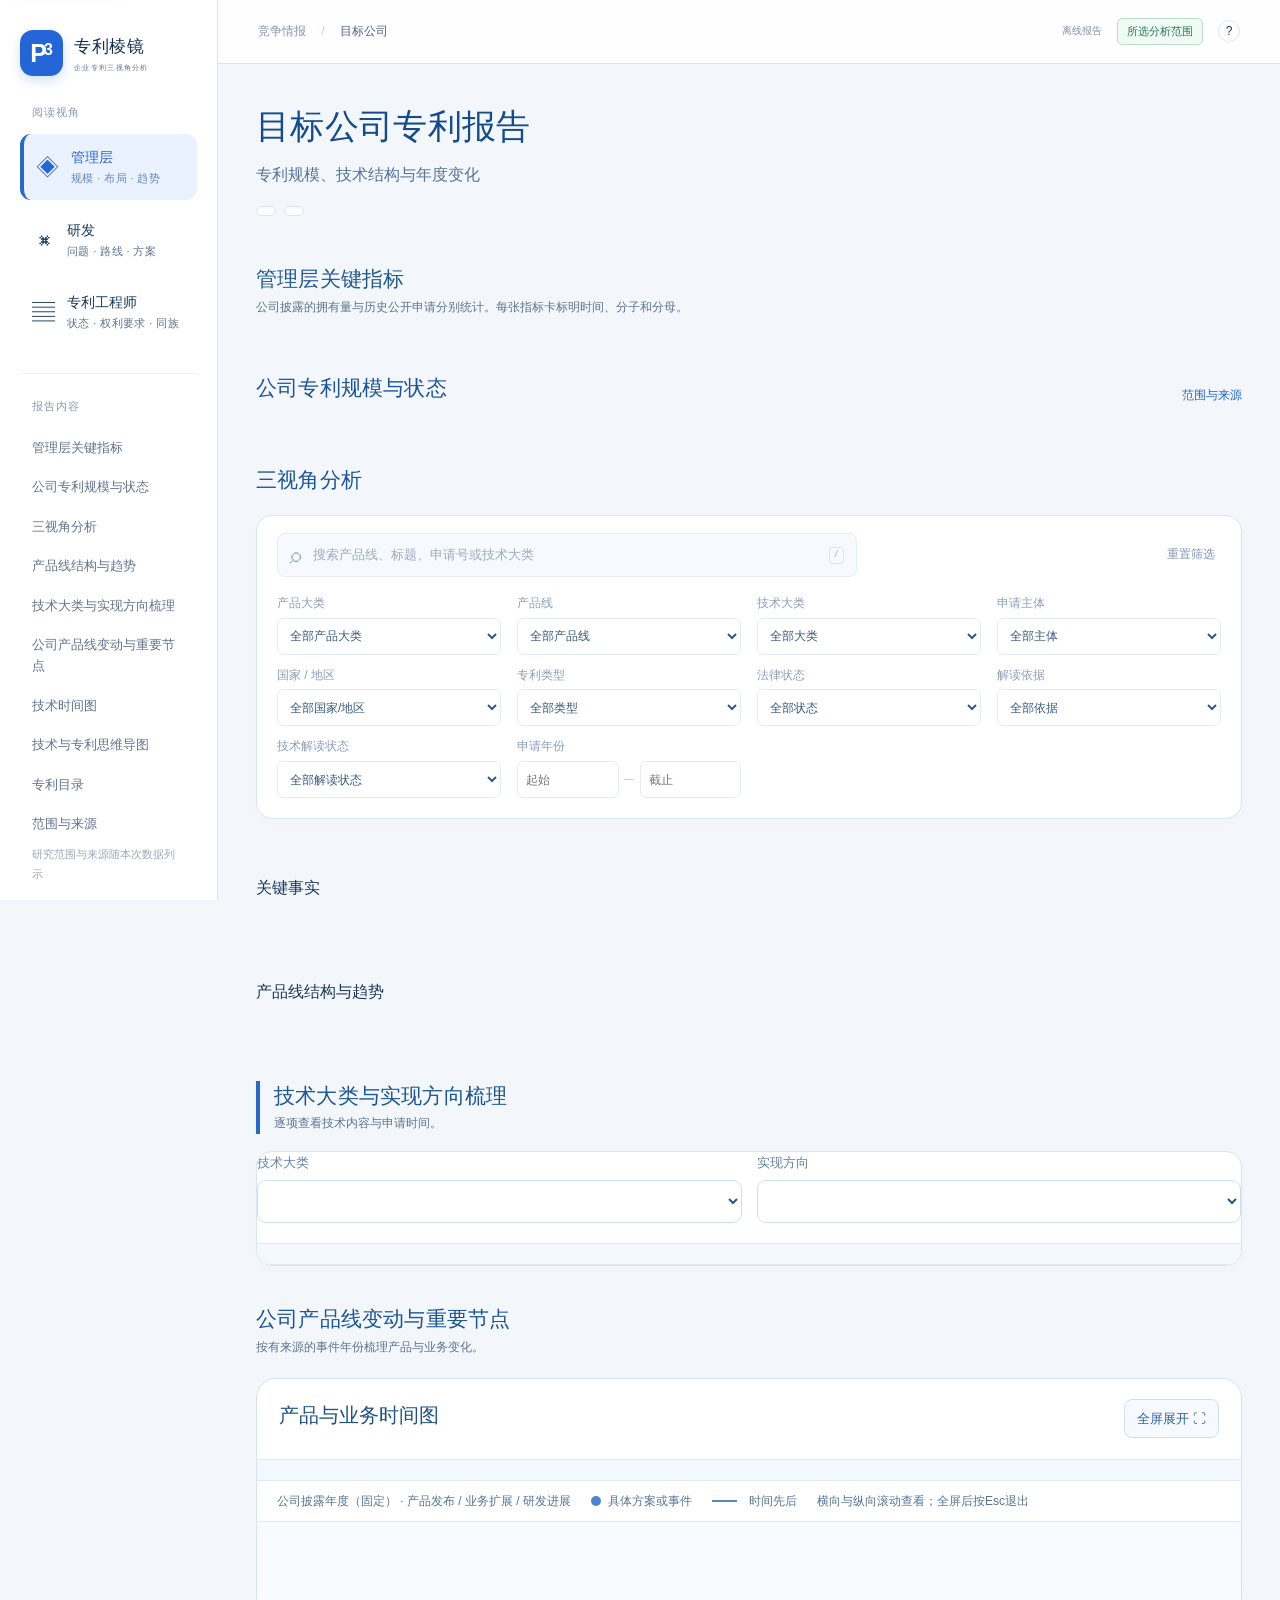
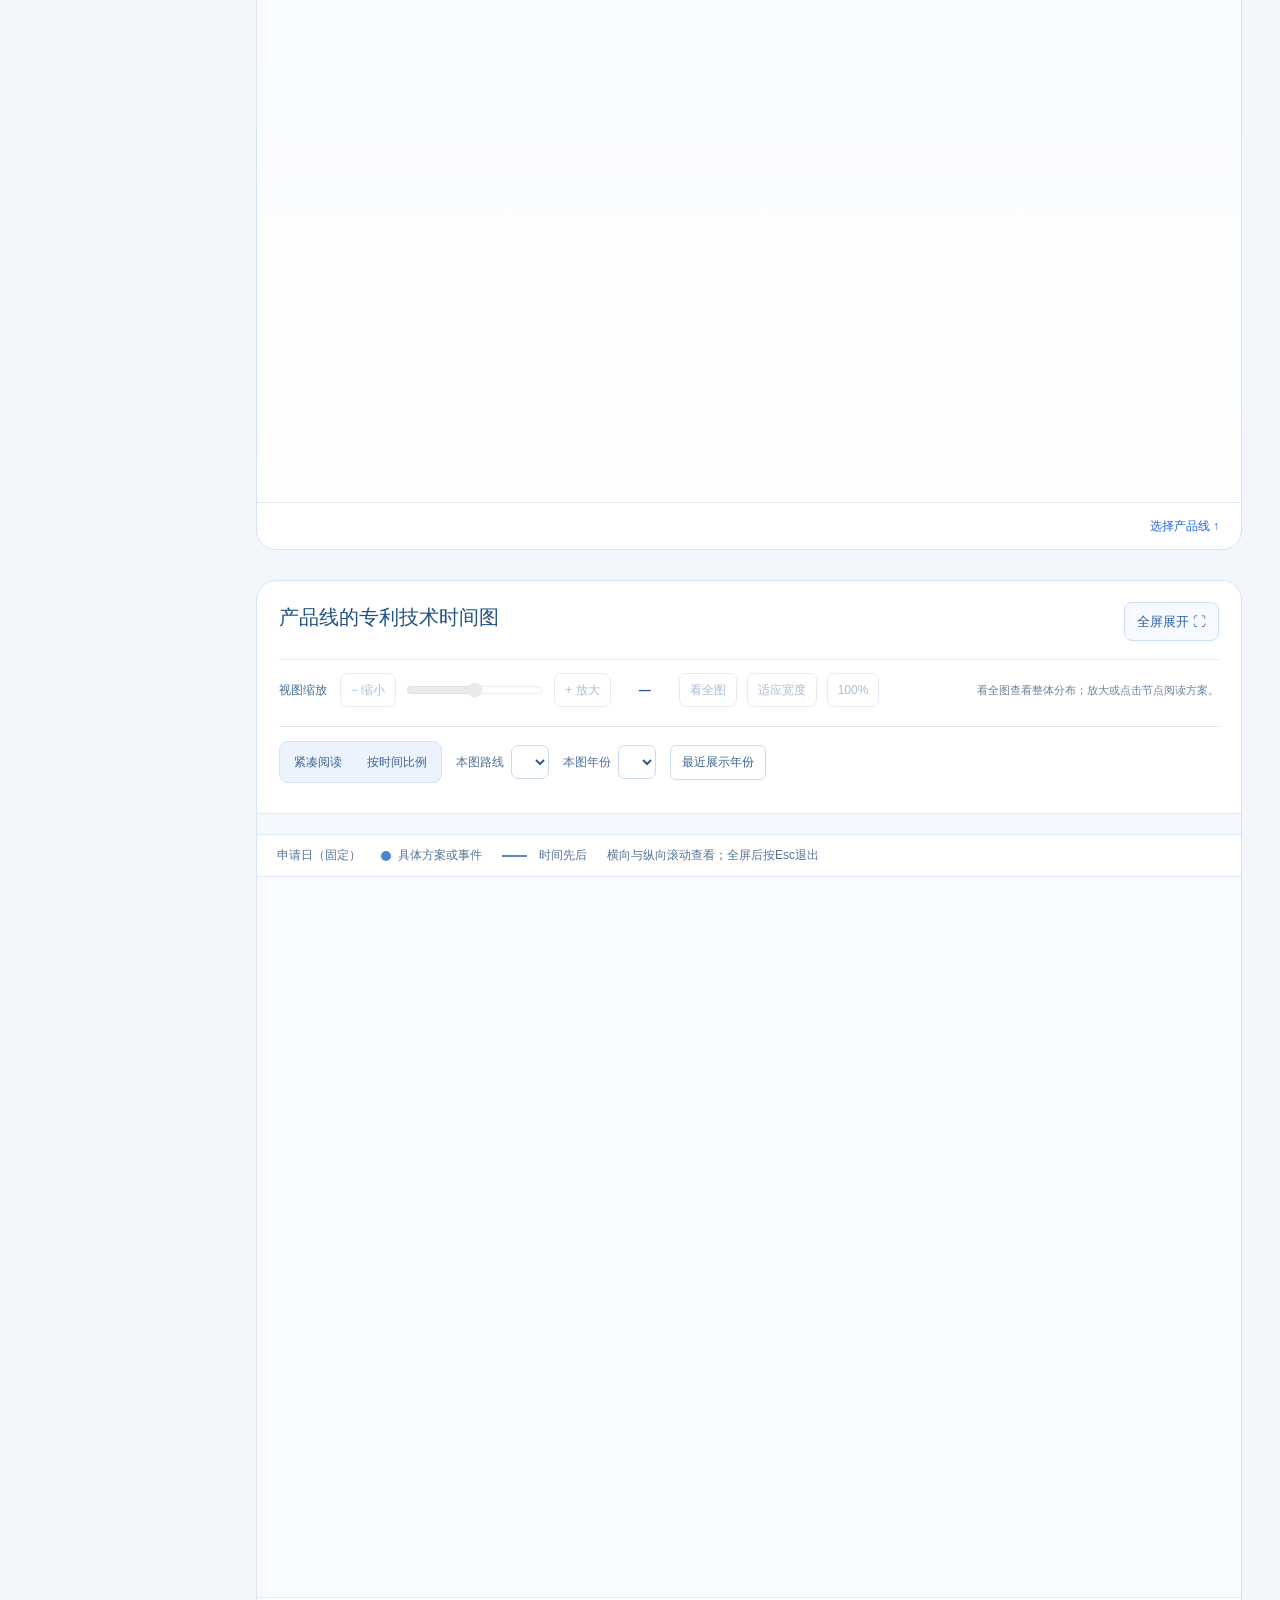
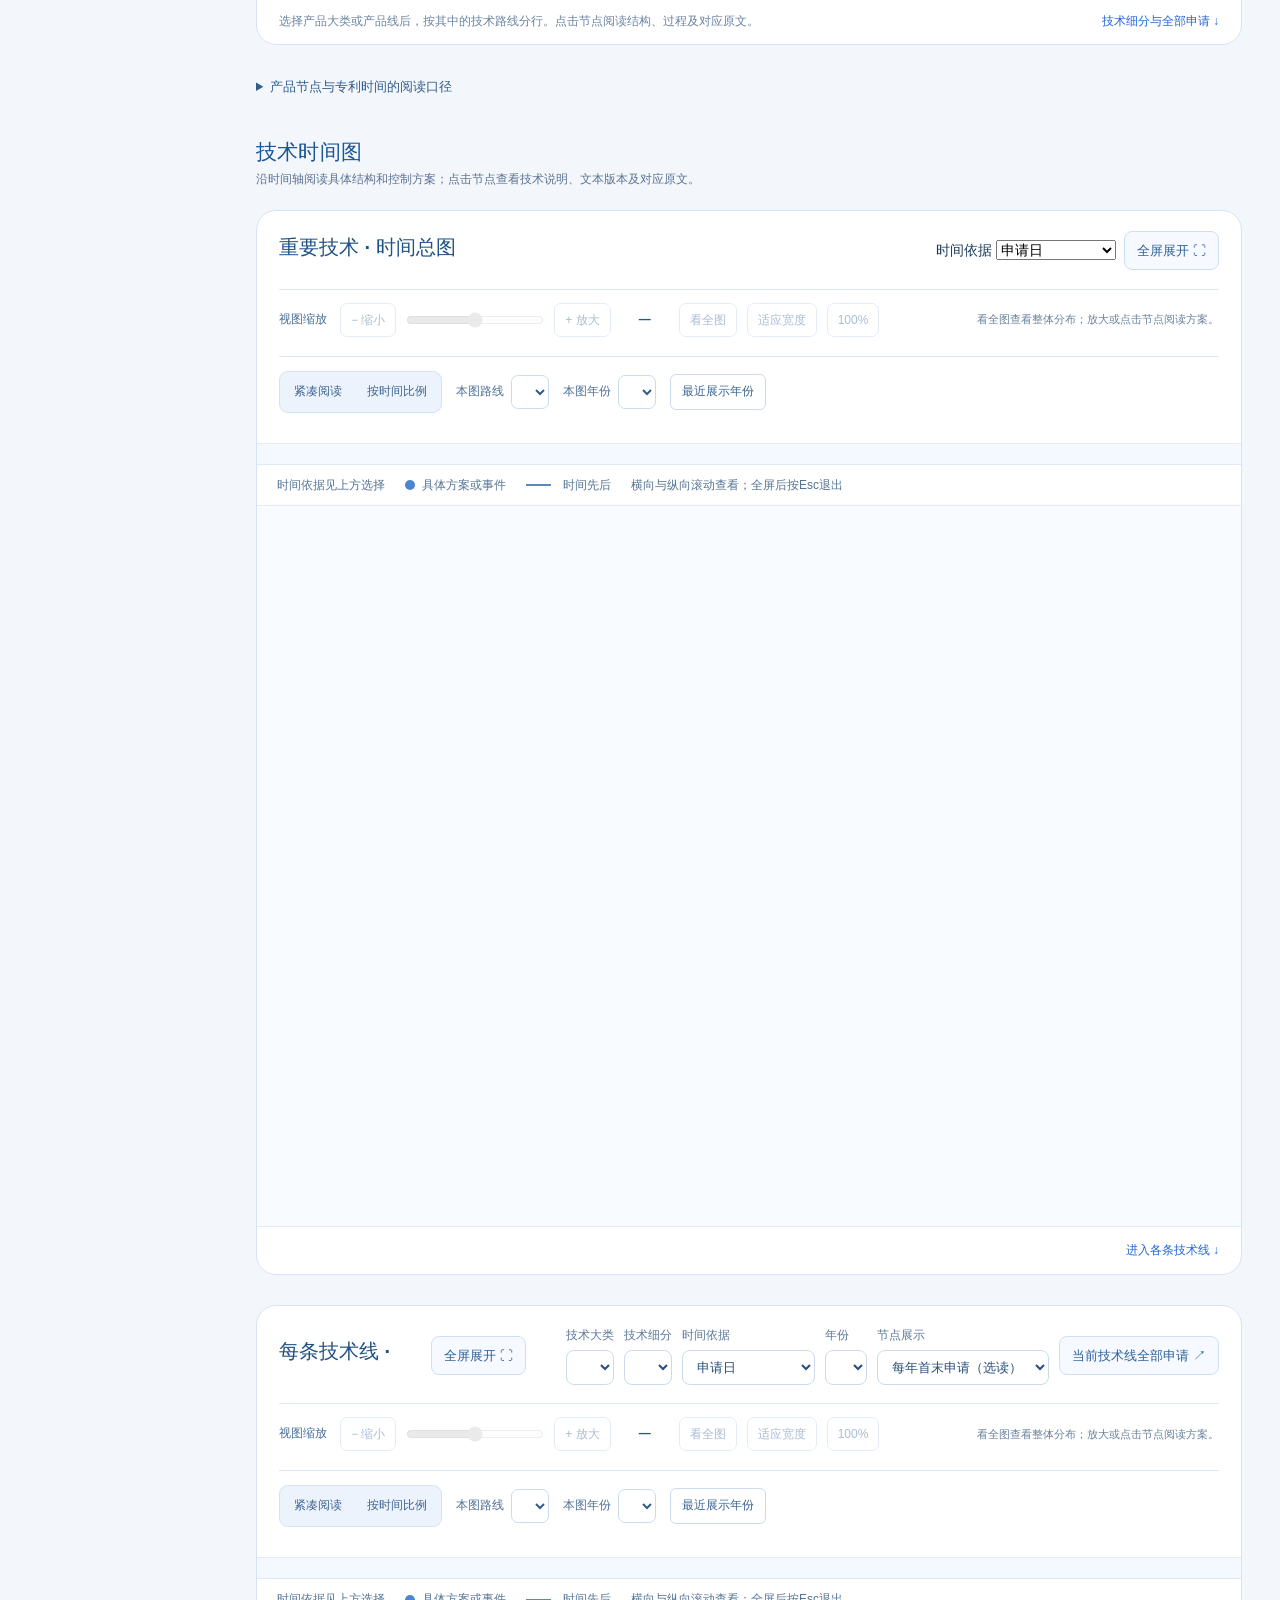
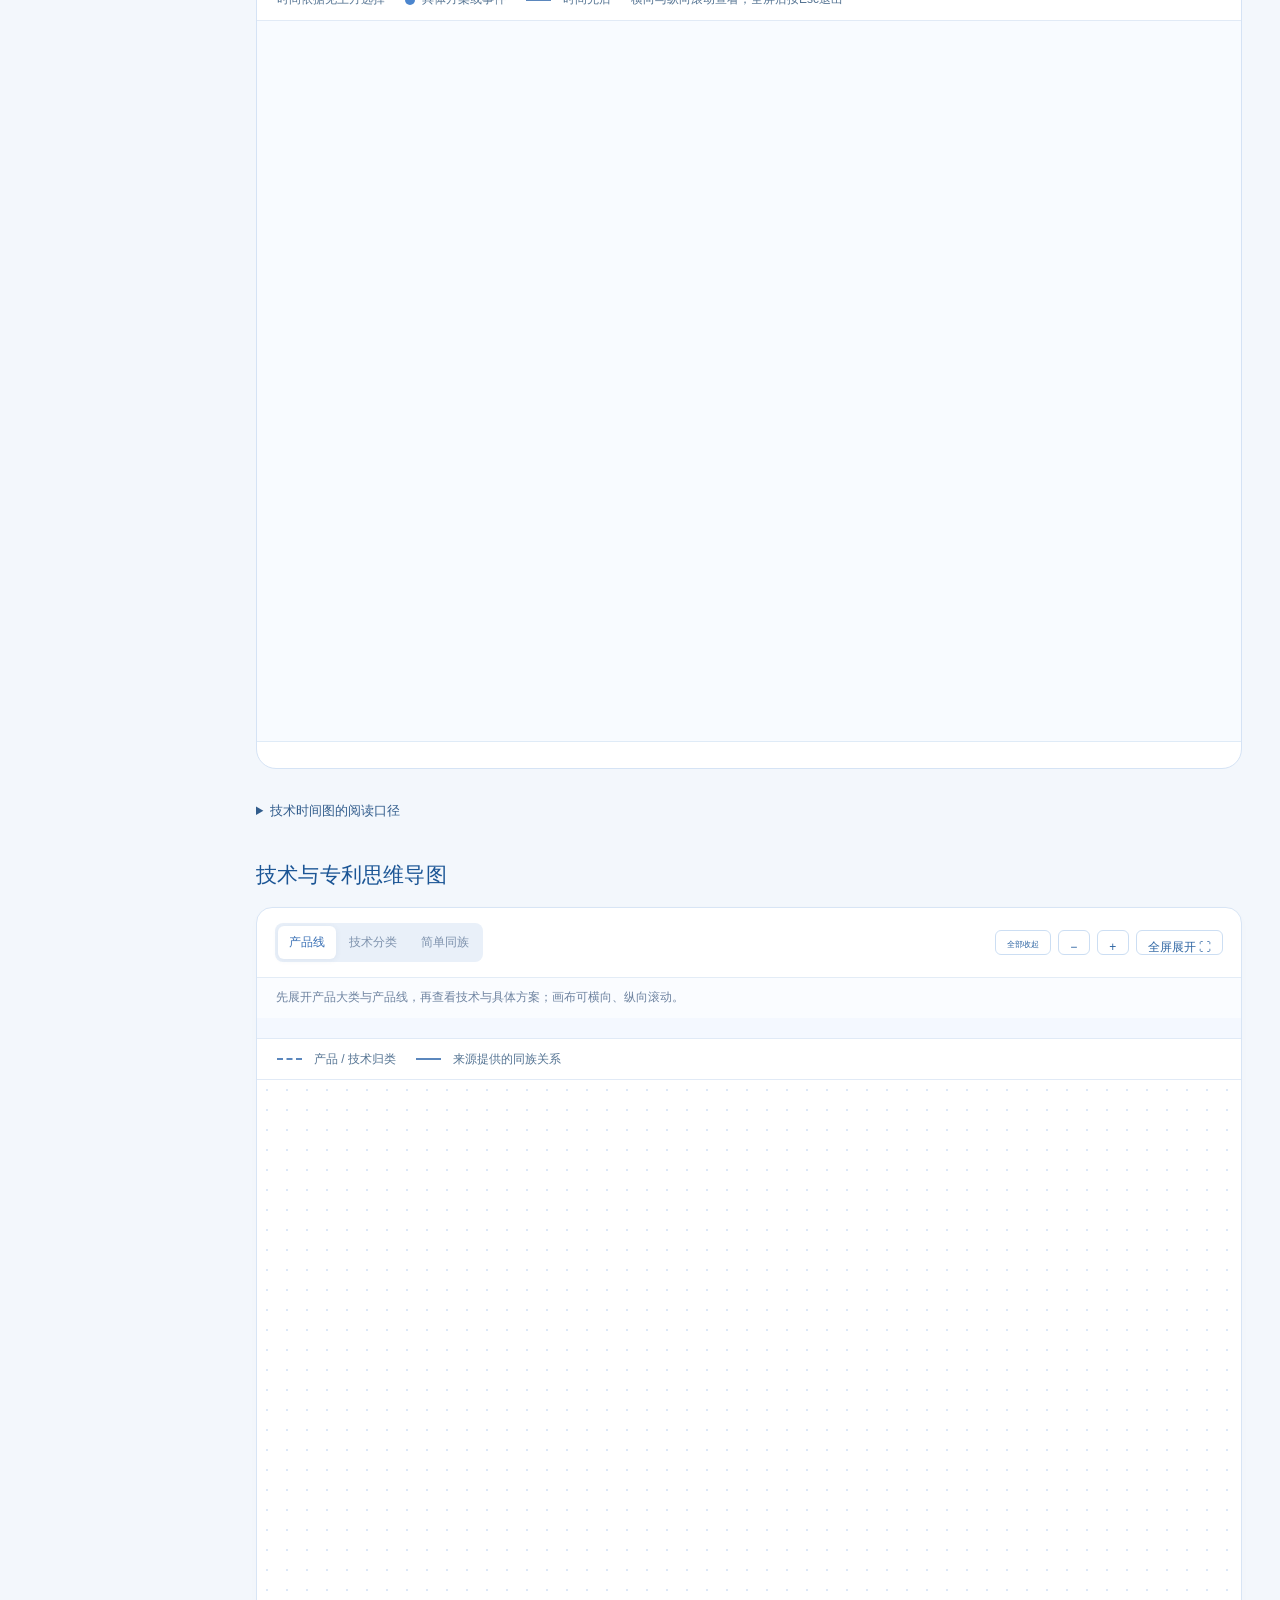
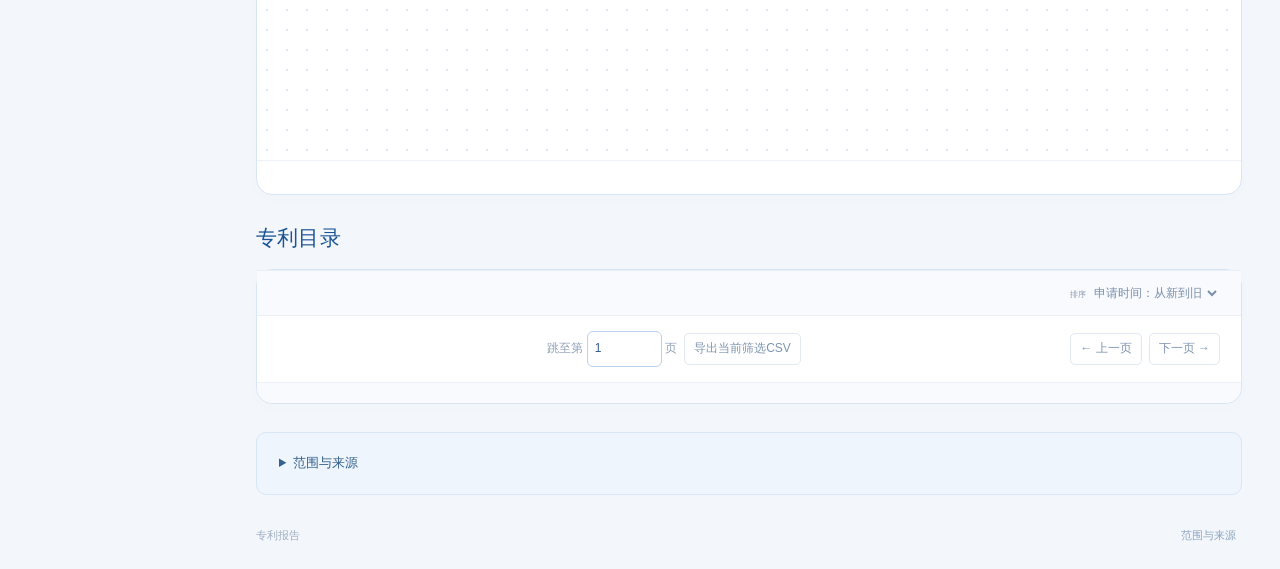
==== patent-perspectives/assets/panorama/index.html @ 134cdfa4 "上传专利棱镜技能初始版本" ====
<!doctype html>
<html lang="zh-CN"><head><meta charset="utf-8"><meta name="viewport" content="width=device-width,initial-scale=1"><meta name="color-scheme" content="light"><title>目标公司专利报告</title><link rel="stylesheet" href="style.css"><link rel="stylesheet" href="timeline-zoom.css"><link rel="stylesheet" href="timeline-reading.css"><link rel="stylesheet" href="ip-comparison.css"></head><body>
<a class="skip-link" href="#main">跳到主要内容</a>
<aside class="rail" aria-label="报告导航"><a class="brand" href="#main"><span class="brand-mark">P<span>3</span></span><span class="brand-name">专利棱镜<small>企业专利三视角分析</small></span></a>
<div class="rail-caption">阅读视角</div><nav class="role-nav" aria-label="阅读视角"><button class="role-button active" data-role="management" aria-pressed="true"><span class="nav-symbol">◈</span><span>管理层<small>规模 · 布局 · 趋势</small></span></button><button class="role-button" data-role="rd" aria-pressed="false"><span class="nav-symbol">⌘</span><span>研发<small>问题 · 路线 · 方案</small></span></button><button class="role-button" data-role="ip" aria-pressed="false"><span class="nav-symbol">▤</span><span>专利工程师<small>状态 · 权利要求 · 同族</small></span></button></nav>
<nav class="rail-section"><div class="rail-caption">报告内容</div><a href="#executive-overview">管理层关键指标</a><a href="#portfolio">公司专利规模与状态</a><a href="#selected-analysis">三视角分析</a><a href="#product-analysis">产品线结构与趋势</a><a href="#technical-review">技术大类与实现方向梳理</a><a href="#company-product-timeline">公司产品线变动与重要节点</a><a href="#technology-timelines">技术时间图</a><a href="#claim-element-comparison" data-ip-comparison-link hidden>权利要求要素对照</a><a href="#landscape">技术与专利思维导图</a><a href="#patent-library">专利目录</a><button id="scope-button">范围与来源</button></nav><div class="rail-footer">研究范围与来源随本次数据列示</div></aside>
<div class="workspace"><header class="topbar"><div class="breadcrumbs">竞争情报 <span>/</span> <strong id="breadcrumb-company">目标公司</strong></div><div class="topbar-meta"><span class="offline-tag">离线报告</span><span id="run-badge" class="run-badge">所选分析范围</span><button class="icon-button" id="help-button" aria-label="阅读说明">?</button></div></header>
<main id="main"><noscript><p class="reader-noscript">本报告需要浏览器启用JavaScript。公开记录的截止日期与范围详见来源说明。可先阅读随包提供的总览图片与范围说明。</p></noscript><header class="report-title"><h1 id="page-title">目标公司专利报告</h1><p id="role-description">专利规模、技术结构与年度变化</p><div class="hero-chips"><span id="as-of"></span><span id="scope-chip"></span></div></header>
<section id="executive-overview" class="executive-overview"><div class="section-heading"><div><h2>管理层关键指标</h2><p class="section-context">公司披露的拥有量与历史公开申请分别统计。每张指标卡标明时间、分子和分母。</p></div></div><div id="executive-metrics" class="metric-grid"></div><div id="executive-facts"></div><p id="reader-view-note" class="reader-note"></p></section>
<section id="portfolio"><div class="section-heading"><div><h2>公司专利规模与状态</h2><p id="portfolio-scope" class="section-context"></p></div><button id="portfolio-source" class="text-button">范围与来源</button></div><div id="portfolio-metrics" class="metric-grid"></div><p id="portfolio-note" class="context-note"></p><div id="portfolio-charts" class="report-grid"></div></section>
<section id="selected-analysis"><div class="section-heading"><div><h2>三视角分析</h2><p id="selected-scope" class="section-context"></p></div></div><div id="status-notice" class="status-notice" hidden></div><div class="panel analysis-controls"><div class="filter-top"><label class="search-box"><span aria-hidden="true">⌕</span><input id="search" type="search" placeholder="搜索产品线、标题、申请号或技术大类" aria-label="搜索专利"><kbd aria-hidden="true">/</kbd></label><button id="clear-filters" class="subtle-button">重置筛选</button></div><div class="filter-grid"><label>产品大类<select id="filter-product-group"><option value="">全部产品大类</option></select></label><label>产品线<select id="filter-product-line"><option value="">全部产品线</option></select></label><label>技术大类<select id="filter-module"><option value="">全部大类</option></select></label><label>申请主体<select id="filter-entity"><option value="">全部主体</option></select></label><label>国家 / 地区<select id="filter-authority"><option value="">全部国家/地区</option></select></label><label>专利类型<select id="filter-type"><option value="">全部类型</option></select></label><label>法律状态<select id="filter-status"><option value="">全部状态</option></select></label><label>解读依据<select id="filter-basis"><option value="">全部依据</option></select></label><label>技术解读状态<select id="filter-quality"><option value="">全部解读状态</option><option value="complete">已有完整技术解读</option><option value="pending">技术解读待补齐</option></select></label><label class="year-filter">申请年份<div><input type="number" id="year-from" placeholder="起始" aria-label="起始申请年份" min="1800" max="2200"><span>—</span><input type="number" id="year-to" placeholder="截止" aria-label="截止申请年份" min="1800" max="2200"></div></label></div><div id="active-filters" class="active-filters" hidden></div></div><div id="metrics" class="metric-grid selection-metrics" aria-label="技术分析范围的结构"></div>
<p id="selected-state-note" class="context-note"></p><section id="insights"><div class="section-heading"><h3 id="insights-title">关键事实</h3></div><div id="insight-scope" class="scope-notice" hidden></div><div id="role-focus" hidden></div><div id="insight-grid" class="insight-grid"></div></section><section id="product-analysis"><div class="section-heading"><h3>产品线结构与趋势</h3></div><div id="product-analysis-content"></div></section><div id="role-analysis" class="role-analysis"></div></section>

<section id="technical-review" class="technical-review"><div class="section-heading"><div><h2>技术大类与实现方向梳理</h2><p id="route-intro" class="section-context">逐项查看技术内容与申请时间。</p></div></div><div class="panel"><div class="route-toolbar"><label>技术大类<select id="route-module"></select></label><label>实现方向<select id="route-direction"></select></label></div><div id="route-filter-scope" class="panel-filter-scope"></div><div id="route-content" class="route-content"></div></div></section>
<section id="company-product-timeline" class="tl-section">
 <div class="section-heading"><div><h2>公司产品线变动与重要节点</h2><p class="section-context">按有来源的事件年份梳理产品与业务变化。</p></div></div>
 <div class="tl-panel" id="company-product-panel">
  <div class="tl-toolbar"><div><h3>产品与业务时间图</h3><p id="company-product-scope"></p></div><div class="tl-tools"><button class="tl-fullscreen-button" aria-pressed="false">全屏展开 ⛶</button></div></div>
  <div id="company-product-filter-scope" class="panel-filter-scope"></div><div class="visual-legend"><span>公司披露年度（固定） · 产品发布 / 业务扩展 / 研发进展</span><span><i class="legend-dot"></i>具体方案或事件</span><span><i class="legend-line"></i>时间先后</span><span>横向与纵向滚动查看；全屏后按Esc退出</span></div><div id="company-product-canvas" class="tl-canvas business-canvas" tabindex="0" aria-label="公司产品线变动时间图，横向滚动查看历史节点"></div>
  <div class="tl-footer"><span id="event-count-intro"></span><span><a href="#selected-analysis">选择产品线 ↑</a></span></div>
 </div>
 <div class="tl-panel" id="product-patent-panel">
  <div class="tl-toolbar"><div><h3>产品线的专利技术时间图</h3><p id="product-patent-scope"></p></div><div class="tl-tools"><button class="tl-fullscreen-button" aria-pressed="false">全屏展开 ⛶</button></div></div>
  <div id="product-patent-filter-scope" class="panel-filter-scope"></div><div class="visual-legend"><span>申请日（固定）</span><span><i class="legend-dot"></i>具体方案或事件</span><span><i class="legend-line"></i>时间先后</span><span>横向与纵向滚动查看；全屏后按Esc退出</span></div><div id="product-patent-canvas" class="tl-canvas" tabindex="0" aria-label="所选产品线的专利技术时间图，可横向和纵向滚动"></div>
  <div class="tl-footer"><span>选择产品大类或产品线后，按其中的技术路线分行。点击节点阅读结构、过程及对应原文。</span><a href="#timeline-line-panel">技术细分与全部申请 ↓</a></div>
 </div>
 <details class="tl-explanation"><summary>产品节点与专利时间的阅读口径</summary><ul><li>产品与业务时间图：来源为公司官网、年报和社会责任报告，按来源披露的年份排列；研发进展采用报告年度。</li><li>产品线专利技术时间图：以分析范围内的申请日为时间依据，每年选首末申请，便于对照结构和过程。</li><li>公司产品节点仅跟随产品选择；专利图跟随全部分析筛选。两类时间图分别保留来源。</li><li>暂无明确年份资料的产品线显示“暂无已查证节点”。现有资料未确认全部产品线的进入与退出历史。</li></ul></details>
</section>

<section id="technology-timelines" class="tl-section">
 <div class="section-heading"><div><h2>技术时间图</h2><p class="section-context">沿时间轴阅读具体结构和控制方案；点击节点查看技术说明、文本版本及对应原文。</p></div></div>
 <div class="tl-panel" id="timeline-overview-panel">
  <div class="tl-toolbar"><div><h3>重要技术 · 时间总图</h3><p id="timeline-overview-scope"></p></div><div class="tl-tools"><label>时间依据 <select id="timeline-date-overview"><option value="filing">申请日</option><option value="publication">所引文献公开日</option></select></label><button class="tl-scale-button" data-scale="40" aria-pressed="false">紧凑</button><button class="tl-scale-button" data-scale="64" aria-pressed="true">标准</button><button class="tl-scale-button" data-scale="96" aria-pressed="false">宽松</button><button class="tl-fullscreen-button" aria-pressed="false">全屏展开 ⛶</button></div></div>
  <div id="timeline-overview-filter-scope" class="panel-filter-scope"></div><div class="visual-legend"><span>时间依据见上方选择</span><span><i class="legend-dot"></i>具体方案或事件</span><span><i class="legend-line"></i>时间先后</span><span>横向与纵向滚动查看；全屏后按Esc退出</span></div><div id="timeline-overview-canvas" class="tl-canvas" tabindex="0" aria-label="重要技术时间图，可以横向和纵向滚动"></div>
  <div class="tl-footer"><span id="overview-count-intro"></span><span><a href="#timeline-line-panel">进入各条技术线 ↓</a></span></div>
 </div>
 <div class="tl-panel" id="timeline-line-panel">
  <div class="tl-toolbar"><div><h3>每条技术线 · <span id="timeline-line-title"></span></h3><p id="timeline-line-scope"></p></div><div class="tl-tools"><button class="tl-fullscreen-button" aria-pressed="false">全屏展开 ⛶</button></div>
   <div class="tl-controls"><label>技术大类<select id="timeline-module"></select></label><label>技术细分<select id="timeline-sub"></select></label><label>时间依据<select id="timeline-date"><option value="filing">申请日</option><option value="publication">所引文献公开日</option></select></label><label>年份<select id="timeline-year"></select></label><label>节点展示<select id="timeline-mode"><option value="sample">每年首末申请（选读）</option><option value="all">全部申请（分页）</option></select></label><button id="timeline-all-records">当前技术线全部申请 ↗</button></div>
  </div><div id="timeline-line-filter-scope" class="panel-filter-scope"></div><div class="visual-legend"><span>时间依据见上方选择</span><span><i class="legend-dot"></i>具体方案或事件</span><span><i class="legend-line"></i>时间先后</span><span>横向与纵向滚动查看；全屏后按Esc退出</span></div><div id="timeline-line-canvas" class="tl-canvas" tabindex="0" aria-label="技术细分时间图，可以横向和纵向滚动"></div>
  <div class="tl-footer"><span id="timeline-count-note"></span><div id="timeline-pagination" class="tl-pagination" hidden><button id="timeline-prev">← 上一页</button><span id="timeline-page"></span><button id="timeline-next">下一页 →</button></div></div>
 </div>
 <details class="tl-explanation"><summary>技术时间图的阅读口径</summary><ul><li>重要技术总图按结构或过程可比较的原则选取有依据的方案；全部技术方向可在“技术大类与实现方向梳理”中阅读。</li><li>默认按申请日排列，可切换为所引文献公开日。技术文字采用节点注明的文献版本。</li><li>默认紧凑阅读按日期分年排列，只列有展示节点的年份，间距不表示经过时长；未列年份不等于没有申请。需要比较时间间隔时可切换按时间比例，并使用缩放或全屏。</li><li>两种视图共用本图路线和年份筛选。年度首末模式为时间选读，全部申请模式每页显示48件；切换视图不会扩充选读或分页范围。</li><li>标记为不完整的年度不与完整年份直接同比；近期申请受公开滞后影响。待补齐的技术解读保留在目录。</li></ul></details>
</section>

<section id="claim-element-comparison" hidden aria-label="专利工程师的权利要求要素对照"></section>
<section id="landscape"><div class="section-heading"><h2>技术与专利思维导图</h2></div><div class="panel" id="mindmap-panel"><div class="map-toolbar"><div class="segmented" id="graph-mode" role="group" aria-label="图谱模式"><button data-mode="products" class="active" aria-pressed="true">产品线</button><button data-mode="modules" aria-pressed="false">技术分类</button><button data-mode="relations" aria-pressed="false" title="来源提供的简单同族编号；每件申请的权利文本与状态分别查看">简单同族</button></div><div class="graph-tools"><button id="graph-reset">全部收起</button><button id="zoom-out" aria-label="缩小图谱">−</button><button id="zoom-in" aria-label="放大图谱">+</button><button id="graph-fullscreen" aria-pressed="false">全屏展开 ⛶</button></div></div><div class="map-hint">先展开产品大类与产品线，再查看技术与具体方案；画布可横向、纵向滚动。</div><div id="graph-filter-scope" class="panel-filter-scope"></div><div class="visual-legend"><span><i class="legend-line dashed"></i>产品 / 技术归类</span><span><i class="legend-line"></i>来源提供的同族关系</span></div><div id="graph-canvas" class="mind-canvas" tabindex="0" aria-label="技术思维导图"></div><div class="graph-bottom"><span id="graph-caption"></span><span id="graph-count"></span></div></div></section>
<section id="patent-library"><div class="section-heading"><h2 id="library-title">专利目录</h2><div id="library-mode" hidden><button data-mode="technical" class="active">技术专利 <span id="technical-total"></span></button><button data-mode="design">外观设计 <span id="design-total"></span></button></div></div><div class="panel library-panel"><div class="results-toolbar"><span id="results-count" aria-live="polite"></span><label>排序 <select id="sort"><option value="filing-desc">申请时间：从新到旧</option><option value="filing-asc">申请时间：从旧到新</option><option value="title">标题</option></select></label></div><div id="patent-list" class="patent-list"></div><div class="pagination"><span id="page-info"></span><div class="directory-tools"><label>跳至第 <input id="directory-jump" type="number" min="1" value="1" aria-label="跳转到目录页码"> 页</label><button id="download-directory" class="text-button">导出当前筛选CSV</button></div><div><button id="page-prev">← 上一页</button><button id="page-next">下一页 →</button></div></div><div id="library-footnote" class="library-footnote"></div></div></section>
<details class="method-note"><summary>范围与来源</summary><p>企业披露拥有量、检索记录和技术分析各自保留统计边界、来源及日期。</p><button id="coverage-button" class="text-button">查看范围与来源</button></details>
<footer class="page-footer"><span>专利报告</span><p id="footer-run"></p><button id="footer-source">范围与来源</button></footer></main></div>
<dialog id="detail-dialog" class="detail-dialog"><div class="dialog-top"><span id="dialog-eyebrow" class="eyebrow">专利原文与依据</span><button id="dialog-close" class="close-button" aria-label="关闭详情">×</button></div><div id="dialog-body" class="dialog-body"></div></dialog><div id="toast" class="toast" role="status" hidden></div>
<script src="data/bootstrap.js"></script><script src="data/report.js"></script><script src="data/timelines.js"></script><script src="data/products.js"></script><script src="data/product-events.js"></script><script src="data/routes.js"></script><script src="data/official-metrics.js"></script><script src="data/claim-comparisons.js"></script><script src="app.js"></script><script src="timeline-zoom.js"></script><script src="timeline-reading.js"></script><script src="ip-comparison.js"></script></body></html>
---- patent-perspectives/assets/panorama/style.css ----
@charset "UTF-8";
:root{--ink:#172e53;--muted:#73839c;--blue:#2466d8;--blue-deep:#174d9c;--sky:#ecf5ff;--line:#dfe9f5;--paper:#fff;--canvas:#f3f7fc;--cyan:#19a3b8;--violet:#8973cb;--green:#2d8976;--amber:#946514;--shadow:0 8px 28px #234c7710;--radius:16px;font-family:Inter,"Segoe UI","Microsoft YaHei",PingFang SC,Arial,sans-serif;color:var(--ink);font-synthesis:none}
*{box-sizing:border-box}html{scroll-behavior:smooth;scroll-padding-top:84px}body{margin:0;background:var(--canvas);font-size:14px;line-height:1.65}button,input,select{font:inherit}button,a,input,select{touch-action:manipulation}button{cursor:pointer}button:disabled{cursor:default;opacity:.4}a{color:var(--blue);text-decoration:none}button{color:inherit}button:focus-visible,a:focus-visible,input:focus-visible,select:focus-visible,summary:focus-visible,[tabindex]:focus-visible{outline:3px solid #67a8ff;outline-offset:3px}button:focus:not(:focus-visible){outline:none}[hidden]{display:none!important}.skip-link{position:fixed;top:-60px;left:12px;z-index:20;background:white;padding:8px 16px;box-shadow:var(--shadow)}.skip-link:focus{top:12px}.rail{position:fixed;inset:0 auto 0 0;width:224px;padding:30px 20px;background:#fff;border-right:1px solid var(--line);z-index:5;display:flex;flex-direction:column}.brand{display:flex;align-items:center;gap:11px;color:var(--ink)}.brand-mark{display:flex;align-items:baseline;justify-content:center;width:43px;height:46px;background:var(--blue);border-radius:13px;color:white;font-size:25px;font-weight:750;line-height:46px;letter-spacing:-3px;box-shadow:0 5px 12px #2466d831}.brand-mark span{font-size:16px;transform:translateY(-7px);letter-spacing:0}.brand-name{font-size:17px;font-weight:750;letter-spacing:.5px;white-space:nowrap}.brand-name small{display:block;font-size:7px;letter-spacing:1.3px;font-weight:600;color:var(--muted);margin-top:1px}.rail-caption{font-size:10px;color:#8a9ab0;letter-spacing:1.1px;margin:27px 12px 13px}.role-nav{display:grid;gap:7px}.role-button{display:flex;align-items:center;gap:12px;padding:13px 12px;text-align:left;border:0;border-radius:11px;background:transparent;width:100%;font-weight:650;line-height:1.5;transition:background .15s}.role-button:hover{background:#f4f8ff}.role-button.active{background:#eaf2ff;color:var(--blue)}.role-button small{display:block;font-size:10px;font-weight:400;color:var(--muted);margin-top:2px;letter-spacing:.4px}.role-button.active small{color:#6387ba}.nav-symbol{font-size:23px;font-weight:400;width:23px;text-align:center}.nav-arrow{margin-left:auto;font-size:15px;opacity:0}.role-button.active .nav-arrow{opacity:1}.rail-section{border-top:1px solid #edf2f9;margin-top:28px}.rail-section .rail-caption{margin-top:23px}.rail-section>a,.rail-section>button{display:flex;justify-content:space-between;padding:9px 12px;font-size:12px;color:#63738b;background:none;border:0;width:100%;text-align:left}.rail-section>a:hover,.rail-section>button:hover{color:var(--blue)}.rail-section>a>span,.rail-section>button>span{font-size:10px;color:#9baac0}.rail-note{margin:30px 7px 16px;padding:17px 13px;border:1px solid #dcebf9;border-radius:10px;background:linear-gradient(145deg,#f5faff,#fff)}.rail-note strong{font-size:11px;font-weight:650}.rail-note p{font-size:10px;color:var(--muted);line-height:1.8;margin:8px 0 0}.live-dot{display:inline-block;width:6px;height:6px;background:var(--cyan);border-radius:100%;margin-right:7px}.rail-footer{font-size:9px;line-height:1.9;color:#9aa8ba;margin:auto 12px 0}.workspace{margin-left:224px}.topbar{height:64px;background:#ffffffde;backdrop-filter:blur(12px);padding:0 40px;display:flex;justify-content:space-between;align-items:center;border-bottom:1px solid var(--line);position:sticky;top:0;z-index:4;gap:15px}.breadcrumbs{font-size:11px;color:#8795a9}.breadcrumbs span{margin:0 12px;color:#c4cedb}.breadcrumbs strong{font-weight:500;color:#52647f}.topbar-meta{display:flex;align-items:center;gap:15px}.offline-tag{font-size:10px;color:#8291a5}.offline-tag>span{color:#6d9fbc;font-size:8px;margin-right:5px}.run-badge{font-size:10px;border:1px solid #b8decf;background:#effaf5;color:#26765d;padding:3px 9px;border-radius:5px;white-space:nowrap}.run-badge.incomplete{color:#86651f;border-color:#e8dcb8;background:#fffbef}.icon-button{background:transparent;border:1px solid #dce5f2;border-radius:50%;width:22px;height:22px;font-size:12px;line-height:1}.workspace main{max-width:1540px;margin:auto;padding:34px 40px 0}.hero{display:flex;justify-content:space-between;align-items:center;position:relative;min-height:220px;overflow:hidden}.eyebrow,.section-kicker{font-size:9px;letter-spacing:1.7px;color:#7e95b4;font-weight:650}.eyebrow .line{display:inline-block;width:20px;height:2px;background:var(--blue);vertical-align:middle;margin-right:8px}.hero h1{font-size:clamp(26px,2.5vw,37px);line-height:1.3;font-weight:750;letter-spacing:-.5px;margin:15px 0 10px;max-width:780px;overflow-wrap:anywhere}.hero h1 span{color:var(--blue);margin-left:12px}.hero p{margin:0;color:#6c7e98;font-size:12px}.hero-chips{display:flex;gap:8px;flex-wrap:wrap;margin-top:23px}.hero-chips span{font-size:9px;padding:4px 9px;border:1px solid #dbe6f3;background:#ffffffa3;color:#6c819e;border-radius:5px}.hero-emblem{position:relative;flex:0 0 230px;height:210px;margin-right:25px;opacity:.85}.emblem-core{position:absolute;top:45px;left:71px;width:100px;height:110px;background:linear-gradient(130deg,#fff,#e7f1ff);border:1px solid #d0e2f9;border-radius:22px;transform:rotate(-9deg);color:#9bc0f2;font-size:58px;font-weight:750;text-align:center;line-height:1.3;box-shadow:8px 15px 30px #467db513}.emblem-core>span{font-size:28px;vertical-align:super;line-height:0}.emblem-core small{display:block;font-size:5px;letter-spacing:1.5px;line-height:1.7;color:#6e97c6;margin-top:-2px}.orbit{position:absolute;inset:15px 12px;border:1px solid #d5e6f8;border-radius:50%;transform:rotate(-22deg) scaleY(.65)}.orbit-two{transform:rotate(48deg) scaleY(.65)}.orbit-dot{position:absolute;width:8px;height:8px;border-radius:50%;background:#6fabea;box-shadow:0 0 0 5px #dfedfd}.dot-one{top:40px;left:30px}.dot-two{bottom:30px;right:38px;background:var(--cyan);box-shadow:0 0 0 5px #dceff3}.dot-three{top:18px;right:51px;width:5px;height:5px;box-shadow:none}.status-notice{margin:0 0 20px;padding:11px 15px;border:1px solid #e9dfc7;background:#fffdf6;border-radius:9px;color:#826c3c;font-size:11px;line-height:1.8}.status-notice.completed{border-color:#d5e9e0;background:#f5fbf8;color:#447363}.metric-grid{display:grid;grid-template-columns:repeat(4,minmax(0,1fr));gap:16px;margin-bottom:35px}.metric-card{background:#fff;border:1px solid var(--line);border-radius:var(--radius);padding:19px 21px 16px;position:relative;box-shadow:0 3px 12px #46689804}.metric-card:before{content:"";position:absolute;left:0;top:24px;width:3px;height:25px;background:var(--blue);border-radius:0 3px 3px 0}.metric-card:nth-child(2):before{background:var(--cyan)}.metric-card:nth-child(3):before{background:var(--violet)}.metric-card:nth-child(4):before{background:#e6aa51}.metric-label{font-size:10px;color:#7386a2;display:flex;justify-content:space-between;gap:8px}.metric-mark{font-size:15px;color:#a7c0dd}.metric-number{font-size:30px;font-weight:700;letter-spacing:-.7px;line-height:1.5;margin:7px 0 2px}.metric-number small{font-size:10px;font-weight:400;color:#8c9bb0;margin-left:7px;letter-spacing:0}.metric-note{font-size:9px;color:#91a0b4}.section-heading{display:flex;justify-content:space-between;align-items:flex-end;margin:31px 0 17px;gap:16px}.section-heading h2{font-size:18px;font-weight:700;line-height:1.4;letter-spacing:.2px;margin:5px 0 0;color:#294a77}.section-kicker{font-size:8px;letter-spacing:1.5px}.section-label{font-size:10px;color:#8a9bb2;padding-bottom:3px}.role-focus{display:flex;gap:14px;margin-bottom:13px;font-size:10px;color:#7890ad;flex-wrap:wrap}.role-focus span:before{content:"";display:inline-block;width:4px;height:4px;background:#8caed7;border-radius:50%;margin:0 6px 2px 0}.insight-grid{display:grid;grid-template-columns:repeat(3,minmax(0,1fr));gap:16px}.insight-card{padding:20px 21px;background:#fff;border:1px solid var(--line);border-radius:var(--radius);display:flex;flex-direction:column;position:relative;overflow:hidden;min-width:0}.insight-card:before{content:"";height:3px;position:absolute;inset:0 0 auto;background:linear-gradient(90deg,#8db6ec,#d7e7fc)}.insight-card:nth-child(2):before{background:linear-gradient(90deg,#6db7bd,#ddf2f3)}.insight-card:nth-child(3):before{background:linear-gradient(90deg,#ac9bd2,#eee8f8)}.insight-top{display:flex;justify-content:space-between;gap:10px;align-items:center}.insight-number{font-size:9px;color:#8cabc9;letter-spacing:2px}.kind-tag{font-size:8px;border:1px solid #e0eaf6;background:#f6faff;border-radius:4px;padding:1px 5px;color:#7893b4}.insight-card h3{font-size:14px;line-height:1.7;color:#2c4c78;margin:12px 0 7px}.insight-card p{font-size:11px;color:#75849a;margin:0 0 14px;white-space:pre-wrap;overflow-wrap:anywhere}.insight-scope-text{font-size:9px;color:#99a6b9;margin-top:auto;padding-top:9px;border-top:1px solid #edf1f7}.insight-card .text-button{margin-top:9px;align-self:flex-start}.scope-notice{background:#eaf3ff;color:#567ba7;border-radius:7px;padding:9px 12px;font-size:10px;margin-bottom:12px}.panel{background:#fff;border:1px solid var(--line);border-radius:var(--radius);overflow:hidden;box-shadow:0 3px 12px #46689804}.landscape-grid{display:grid;grid-template-columns:minmax(0,1fr) 260px;gap:16px}.panel-top{padding:15px 18px 8px;display:flex;justify-content:space-between;align-items:center;gap:10px}.graph-legend{display:flex;gap:14px;font-size:8px;color:#8b9bb0;flex-wrap:wrap}.legend-line{display:inline-block;width:17px;vertical-align:middle;border-top:1px solid #a3bad5;margin-right:5px}.legend-line.inference{border-top:1px dashed #90a7c9}.graph-tools{display:flex;gap:5px}.graph-tools button{border:1px solid #e0e9f3;border-radius:5px;background:#fff;height:25px;min-width:25px;padding:0 6px;font-size:11px;color:#6d83a0}.graph-tools button:first-child{font-size:8px}.graph-canvas{height:365px;position:relative;background-image:radial-gradient(#e7eff8 .8px,transparent .8px);background-size:18px 18px;overflow:hidden}.graph-canvas svg{width:100%;height:100%;display:block}.graph-edge{stroke:#bbcee4;stroke-width:1.1;fill:none}.graph-edge.inference{stroke-dasharray:4 4;stroke:#b0a7d8}.graph-node{cursor:pointer}.graph-node circle{transition:stroke-width .15s,filter .15s}.graph-node:hover circle,.graph-node:focus circle{stroke-width:3;filter:drop-shadow(0 2px 4px #4772a922)}.graph-node text{pointer-events:none;font-family:inherit}.graph-node .node-title{font-size:11px;fill:#4d6f9b;font-weight:600}.graph-node .node-count{font-size:10px;fill:#8ba0ba}.graph-node .root-title{font-size:13px;fill:#fff;font-weight:650}.graph-node .root-count{font-size:9px;fill:#c9e2ff}.graph-node .leaf-title{font-size:8px;fill:#728aa8}.graph-empty{position:absolute;inset:0;display:flex;flex-direction:column;justify-content:center;align-items:center;gap:8px;padding:30px;color:#93a4ba;font-size:11px;text-align:center}.graph-empty:before{content:"◌";font-size:42px;font-weight:300;color:#bdd2ed}.graph-bottom{display:flex;justify-content:space-between;padding:10px 18px;border-top:1px solid #eef3f9;font-size:8px;color:#97a7bd;gap:12px;min-height:34px}.coverage-panel{padding:21px 21px 15px;display:flex;flex-direction:column}.panel-heading .eyebrow{font-size:7px;letter-spacing:1.4px}.panel-heading h3{font-size:14px;margin:3px 0 0;color:#3a587f}.coverage-visual{padding:15px 0}.coverage-ring{--coverage:0%;width:140px;height:140px;border-radius:50%;margin:auto;background:conic-gradient(#4c8be5 var(--coverage),#edf3fa 0);padding:10px;transform:rotate(-60deg)}.coverage-ring>div{background:#fff;border-radius:50%;width:100%;height:100%;display:flex;align-items:center;justify-content:center;flex-direction:column;transform:rotate(60deg)}.coverage-ring strong{font-size:26px;font-weight:700;letter-spacing:-1px;color:#2f649e;line-height:1.5}.coverage-ring span{font-size:8px;color:#9aaaBD}.coverage-breakdown{display:grid;gap:8px;padding:6px 0 12px}.coverage-row{display:flex;justify-content:space-between;color:#8092aa;font-size:9px;align-items:center}.coverage-row>span:before{content:"";display:inline-block;width:5px;height:5px;border-radius:50%;background:#6a9cdb;margin-right:7px}.coverage-row:nth-child(2)>span:before{background:#87b9c5}.coverage-row:nth-child(3)>span:before{background:#d7c48c}.coverage-row strong{font-weight:600;color:#617b9e}.micro-copy{font-size:8px;color:#9ba9ba;line-height:1.9;margin:0}.coverage-panel>.text-button{margin-top:auto;padding-top:12px}.text-button{background:none;border:0;padding:0;color:var(--blue);font-size:10px;display:inline-flex;gap:12px;align-items:center}.text-button:hover{text-decoration:underline}.segmented{display:inline-flex;background:#e9f0f9;padding:3px;border-radius:8px;gap:2px;flex-shrink:0}.segmented button{background:transparent;border:0;color:#7e92ad;border-radius:6px;padding:6px 12px;font-size:10px;line-height:1.6}.segmented button.active{background:#fff;color:#3970b5;box-shadow:0 1px 6px #264b7612}.segmented button>span{font-size:8px;padding-left:4px;opacity:.75}.library-panel{overflow:visible}.filter-top{display:flex;gap:20px;align-items:center;justify-content:space-between;padding:19px 21px 13px}.search-box{display:flex;align-items:center;gap:10px;background:#f6f9fd;border:1px solid #e5edf7;padding:9px 12px;border-radius:8px;width:min(580px,80%)}.search-box>span{font-size:22px;color:#91a7c1;line-height:.8}.search-box input{background:transparent;border:0;outline:none;width:100%;font-size:11px;color:#435f84;min-width:0}.search-box input::placeholder{color:#9caac0}.search-box kbd{font-size:9px;border:1px solid #dce5f0;border-radius:3px;line-height:1;padding:3px 4px;color:#a4b2c5}.subtle-button{border:0;background:none;color:#8196b1;font-size:10px;white-space:nowrap}.subtle-button:hover{color:var(--blue)}.filter-grid{padding:0 21px 16px;display:grid;grid-template-columns:repeat(4,minmax(0,1fr));gap:11px 16px}.filter-grid>label{font-size:8px;color:#8c9eb6;display:flex;flex-direction:column;gap:4px;min-width:0}.filter-grid select,.filter-grid input{color:#5c7392;border:1px solid #e4ebf5;background:#fff;border-radius:6px;font-size:10px;padding:7px 8px;width:100%;min-width:0;height:33px}.filter-grid select{padding-right:20px}.year-filter>div{display:flex;gap:6px;align-items:center}.year-filter>div>span{color:#a8b5c7;font-size:9px}.active-filters{border-top:1px solid #f0f4f9;padding:10px 21px;display:flex;gap:6px;flex-wrap:wrap}.filter-chip{border:1px solid #d5e5fa;background:#eff6ff;padding:3px 7px;font-size:9px;border-radius:5px;color:#5a7ea9}.filter-chip span{margin-left:8px;color:#8ba9cc}.results-toolbar{padding:11px 21px;background:#f8fafd;border-top:1px solid #e9eff7;border-bottom:1px solid #e9eff7;display:flex;justify-content:space-between;align-items:center;gap:10px;color:#8496ae;font-size:9px}.results-toolbar>span strong{font-weight:650;color:#3e6698;font-size:12px}.results-toolbar label{font-size:8px}.results-toolbar select{border:0;background:transparent;color:#7a8fac;font-size:9px;padding:3px 2px}.patent-row{display:grid;grid-template-columns:1fr auto;gap:16px;padding:18px 21px;border-bottom:1px solid #edf2f8;transition:background .15s}.patent-row:hover{background:#fbfdff}.patent-topline{display:flex;gap:7px;align-items:center;flex-wrap:wrap;margin-bottom:5px}.patent-number{font-size:9px;font-family:"Cascadia Code",Consolas,monospace;color:#7193bc;letter-spacing:.1px}.chip{display:inline-flex;align-items:center;gap:4px;font-size:8px;line-height:1.5;border:1px solid #dae7f8;background:#f0f6ff;color:#6589b8;border-radius:4px;padding:2px 6px}.chip.utility{border-color:#d2e8e4;color:#5d9c92;background:#f1faf7}.chip.design{border-color:#e6dcf6;color:#9a7aba;background:#f8f4fd}.chip.state{border-color:#e3e9f0;color:#8a9bb0;background:#f7f9fc}.chip.complete{border-color:#cee4da;background:#f0f8f4;color:#6b9b86}.chip.pending{border-color:#e9dfc8;background:#fffcf2;color:#aa935a}.chip.claims{border-color:#eadfc4;background:#fdf8ef;color:#a88f57}.patent-title{display:inline;padding:0;border:0;background:none;font-size:13px;line-height:1.7;font-weight:600;text-align:left;color:#2d507f;overflow-wrap:anywhere}.patent-title:hover{color:var(--blue);text-decoration:underline}.patent-meta{font-size:9px;color:#95a3b7;display:flex;gap:14px;flex-wrap:wrap;margin-top:6px}.patent-tags{display:flex;gap:5px;flex-wrap:wrap;margin-top:9px}.patent-tags span{font-size:8px;color:#8ba0bb;background:#f2f6fc;border-radius:4px;padding:2px 6px}.row-action{align-self:center;display:flex;align-items:center;gap:5px;border:1px solid #e0eaf7;color:#7191b6;background:#fff;border-radius:7px;padding:7px 9px;font-size:9px;white-space:nowrap}.row-action:hover{border-color:#a7c8f3;color:var(--blue);background:#f8fbff}.design-list{display:grid;grid-template-columns:repeat(3,minmax(0,1fr));gap:0}.design-list .patent-row{display:flex;flex-direction:column;border-right:1px solid #edf2f8;min-width:0}.design-thumb{height:120px;background:linear-gradient(135deg,#f6f9fd,#eef4fb);border-radius:7px;margin-bottom:13px;display:flex;align-items:center;justify-content:center;color:#b2c2d8;font-size:10px;overflow:hidden}.design-thumb img{width:100%;height:100%;object-fit:contain}.design-list .row-action{align-self:flex-start;margin-top:auto}.pagination{display:flex;align-items:center;justify-content:space-between;gap:15px;padding:15px 21px;font-size:9px;color:#8fa0b6}.pagination>div{display:flex;gap:7px}.pagination button{font-size:9px;color:#7d94b0;background:#fff;border:1px solid #e0e8f2;border-radius:5px;padding:5px 9px}.pagination button:not(:disabled):hover{background:#f1f7ff;color:#3970b5}.library-footnote{font-size:8px;line-height:1.9;background:#f8fafd;border-top:1px solid #edf2f8;border-radius:0 0 var(--radius) var(--radius);color:#9aa8bb;padding:10px 21px}.empty-state{padding:42px 25px;text-align:center;grid-column:1/-1;color:#8da1bb;line-height:1.9}.empty-state .empty-icon{font-size:31px;color:#b9cce4;margin-bottom:5px}.empty-state strong{display:block;color:#6b86a9;font-size:12px;font-weight:550}.empty-state p{font-size:10px;max-width:500px;margin:8px auto 0}.insight-grid>.empty-state{background:#fff;border:1px dashed #d4e2f2;border-radius:var(--radius);padding:27px 20px}.page-footer{display:flex;align-items:center;justify-content:space-between;gap:20px;padding:30px 0 24px;color:#a0afc1;font-size:8px}.page-footer>div{display:flex;align-items:center;gap:9px;color:#8198b5;font-size:10px;font-weight:600}.footer-brand{font-size:19px;color:#82a8d9;font-weight:750;letter-spacing:-1px}.page-footer small{display:block;font-size:7px;font-weight:400;color:#a2b1c3}.page-footer p{margin:0}.page-footer button{font-size:8px;background:none;border:0;color:#8da3bf}.detail-dialog{padding:0;border:1px solid #d6e4f6;border-radius:17px;width:min(1040px,94vw);max-height:90vh;color:var(--ink);box-shadow:0 30px 90px #16355e3d;background:#fff}.detail-dialog::backdrop{background:#15335365;backdrop-filter:blur(4px)}.dialog-top{position:sticky;top:0;background:#fff;display:flex;align-items:center;justify-content:space-between;padding:17px 24px;border-bottom:1px solid #e4ecf6;z-index:3}.dialog-top .eyebrow{font-size:9px}.close-button{width:28px;height:28px;border:1px solid #e1e9f4;border-radius:50%;background:#fff;font-size:20px;font-weight:300;color:#7f94ae;line-height:1}.dialog-body{padding:25px}.dialog-body h2{font-size:23px;line-height:1.55;margin:6px 0 13px;color:#2b4e7e;overflow-wrap:anywhere}.dialog-body h3{font-size:14px;line-height:1.5;margin:26px 0 12px;color:#3a608d}.dialog-body h4{font-size:11px;color:#5075a0;margin:0 0 8px}.dialog-body p{font-size:12px;color:#74859c;line-height:1.95;overflow-wrap:anywhere}.detail-chips{display:flex;gap:6px;flex-wrap:wrap;margin:0 0 17px}.detail-chips .chip{font-size:9px}.detail-banner{padding:12px 15px;border:1px solid #e8dfc6;border-radius:8px;background:#fffdf6;font-size:11px;color:#957d44;line-height:1.9;margin:13px 0}.detail-tabs{display:flex;gap:4px;border-bottom:1px solid #e0e9f5;margin-top:21px;margin-bottom:20px;overflow-x:auto}.detail-tabs button{border:0;border-bottom:2px solid transparent;background:none;padding:10px 13px;color:#91a1b5;font-size:11px;white-space:nowrap}.detail-tabs button.active{color:var(--blue);border-bottom-color:var(--blue)}.detail-facts{display:grid;grid-template-columns:repeat(3,minmax(0,1fr));gap:1px;border:1px solid #e4ecf6;background:#e4ecf6;border-radius:9px;overflow:hidden;margin-bottom:19px}.fact-item{padding:11px 13px;background:#fafcfe;min-width:0}.fact-item small{font-size:9px;color:#9baac0;display:block;margin-bottom:3px}.fact-item span{font-size:11px;color:#667f9e;overflow-wrap:anywhere}.analysis-grid{display:grid;grid-template-columns:1fr 1fr;gap:12px}.analysis-block{padding:16px;border:1px solid #e1eaf6;background:#fbfdff;border-radius:9px;min-width:0}.analysis-block p{margin:0;white-space:pre-wrap;font-size:11px}.analysis-block ul{padding-left:17px;font-size:11px;color:#7387a2;margin:6px 0;line-height:1.95}.evidence-links{display:flex;gap:5px;flex-wrap:wrap;margin-top:10px}.evidence-ref{border:1px solid #d9e7f8;color:#5e88ba;background:#f2f7ff;border-radius:4px;font-size:8px;padding:2px 5px;max-width:100%;overflow-wrap:anywhere}.evidence-ref:hover{background:#e3efff}.evidence-card{padding:16px;border:1px solid #dfE9f6;border-left:3px solid #91b5e4;border-radius:7px;margin-bottom:12px;background:#fbfdff;scroll-margin-top:85px;transition:background .2s}.evidence-card.highlight{background:#fff9e7;border-color:#dec57b}.evidence-meta{display:flex;justify-content:space-between;gap:10px;font-size:9px;color:#8a9eb8;flex-wrap:wrap}.evidence-card blockquote{padding:0 0 0 12px;border-left:1px solid #d7e3f4;margin:11px 0;color:#5a7496;line-height:1.95;font-size:11px;white-space:pre-wrap;overflow-wrap:anywhere}.evidence-card a,.source-link{font-size:9px}.document-block{border:1px solid #e0e9f5;border-radius:8px;margin:11px 0;overflow:hidden}.document-block summary{padding:12px 15px;background:#f7fafe;font-size:11px;color:#6482a6;cursor:pointer}.document-meta{font-size:9px;color:#8da0b7;padding:9px 15px 0;display:flex;gap:14px;flex-wrap:wrap}.document-text{font-family:inherit;white-space:pre-wrap;overflow-wrap:anywhere;line-height:2;color:#7185a0;font-size:11px;max-height:400px;overflow:auto;padding:0 15px 15px;margin:10px 0 0}.claim-card{padding:15px;border:1px solid #e1eaf5;border-radius:8px;margin:10px 0;font-size:11px;color:#6a81a0;line-height:2}.claim-card strong{color:#446d9f;display:block;font-size:10px;margin-bottom:6px}.claim-card p{font-size:11px;margin:0;white-space:pre-wrap}.relation-card{display:flex;justify-content:space-between;gap:15px;align-items:center;padding:12px;border:1px solid #e3ebf6;border-radius:7px;font-size:10px;margin:8px 0;color:#7d92af;flex-wrap:wrap}.relation-card .chip{margin-right:6px}.image-grid{display:grid;grid-template-columns:repeat(3,minmax(0,1fr));gap:12px}.image-card{border:1px solid #e2eaf5;border-radius:8px;overflow:hidden;margin:0;min-width:0}.image-card img{display:block;width:100%;height:180px;object-fit:contain;background:#fafcfe}.image-original-link{display:block}.image-open-label{display:block;padding:7px 11px;border-top:1px solid #edf2f8;font-size:10px;color:var(--blue);background:#f7faff}.image-original-link:hover .image-open-label{background:#edf5ff}.image-card figcaption{font-size:9px;color:#869cb7;padding:9px 11px}.scope-grid{display:grid;grid-template-columns:1fr 1fr;gap:12px}.scope-grid .analysis-block p{font-size:11px}.scope-table{width:100%;border-collapse:collapse;font-size:10px;color:#7388a3;margin:12px 0}.scope-table th,.scope-table td{padding:9px 12px;border:1px solid #e2eaf5;text-align:left;overflow-wrap:anywhere}.scope-table th{background:#f6f9fd;font-weight:550;color:#6080a6}.scope-table td:first-child{width:30%;color:#7b94b2}.insight-patents{display:grid;gap:8px}.insight-patents button{display:flex;align-items:center;gap:15px;justify-content:space-between;border:1px solid #e1eaf6;border-radius:8px;padding:12px 14px;background:#fafcfe;font-size:11px;color:#5f7ea6;text-align:left}.insight-patents button:hover{background:#eef5ff}.insight-patents small{display:block;font-size:9px;color:#93a8c2;margin-top:4px}.unknown-text{color:#a6b3c6;font-size:11px}.limitations-list{font-size:11px;color:#947c4a;line-height:1.95;padding-left:18px;margin:10px 0}.toast{position:fixed;bottom:25px;left:calc(50% + 112px);transform:translateX(-50%);z-index:20;background:#20436deF;color:#fff;box-shadow:0 8px 35px #17395633;border-radius:8px;padding:11px 18px;font-size:11px;max-width:min(90vw,520px)}
@media(min-width:1500px){.workspace main{padding-top:39px}.hero{min-height:240px}.graph-canvas{height:385px}.metric-grid{gap:20px}.metric-card{padding:23px}.insight-card{padding:24px}.landscape-grid{grid-template-columns:minmax(0,1fr) 285px}}
@media(max-width:1200px){.rail{width:195px;padding:25px 15px}.brand-name{font-size:15px}.brand-name small{font-size:6px;letter-spacing:1px}.brand-mark{width:38px;height:41px;line-height:41px}.workspace{margin-left:195px}.topbar{padding:0 25px}.workspace main{padding:25px 25px 0}.hero-emblem{flex-basis:195px;margin-right:0;transform:scale(.85)}.hero h1{font-size:29px}.hero p{font-size:11px}.metric-card{padding:17px}.metric-number{font-size:27px}.landscape-grid{grid-template-columns:minmax(0,1fr) 225px}.coverage-panel{padding:17px}.insight-grid{gap:12px}.insight-card{padding:17px}.insight-card h3{font-size:12px}.section-label{font-size:9px}.graph-legend{gap:8px;font-size:7px}.toast{left:calc(50% + 97px)}}
@media(max-width:1000px){.rail{width:175px;padding:24px 12px}.brand{gap:8px}.brand-name{font-size:13px}.brand-name small{font-size:5px;letter-spacing:.8px}.brand-mark{width:34px;height:37px;line-height:37px;font-size:23px;border-radius:10px}.workspace{margin-left:175px}.role-button{gap:8px;padding:11px 10px;font-size:12px}.role-button small{font-size:8px}.nav-symbol{font-size:19px}.rail-note{padding:12px 9px}.rail-note strong{font-size:10px}.rail-note p{font-size:9px}.workspace main{padding:22px 20px 0}.topbar{padding:0 20px}.hero-emblem{display:none}.hero{min-height:210px}.hero h1{font-size:30px}.metric-grid{gap:10px}.metric-card{padding:15px}.metric-label{font-size:9px}.metric-note{font-size:8px}.metric-number{font-size:24px}.landscape-grid{grid-template-columns:minmax(0,1fr)}.coverage-panel{display:grid;grid-template-columns:1fr 120px 1.2fr;gap:0 20px;align-items:center}.coverage-visual{grid-row:1/4;grid-column:2;padding:0}.coverage-ring{width:110px;height:110px;padding:8px}.coverage-ring strong{font-size:21px}.coverage-ring span{font-size:7px}.coverage-breakdown{grid-column:3;grid-row:1/3}.coverage-panel>.micro-copy{grid-column:1;grid-row:2;font-size:8px}.coverage-panel>.text-button{grid-column:1;grid-row:3;margin-top:5px;padding-top:2px}.panel-heading h3{font-size:13px}.insight-grid{grid-template-columns:1fr}.insight-card{min-height:auto}.insight-card h3{font-size:13px}.insight-card p{font-size:11px}.insight-top{justify-content:flex-start}.insight-scope-text{margin-top:0}.section-label{display:none}.filter-grid{grid-template-columns:repeat(3,minmax(0,1fr))}.design-list{grid-template-columns:repeat(2,minmax(0,1fr))}.toast{left:calc(50% + 87px)}}
@media(max-width:760px){.rail{position:relative;width:auto;padding:18px 20px 10px;border-right:0;border-bottom:1px solid var(--line);display:block}.brand{display:inline-flex}.brand-mark{width:34px;height:37px;line-height:37px}.brand-name{font-size:16px}.brand-name small{font-size:6px;letter-spacing:1px}.rail>.rail-caption,.rail-section,.rail-note,.rail-footer{display:none}.role-nav{display:flex;gap:5px;margin-top:15px}.role-button{width:auto;flex:1;justify-content:center;gap:7px;padding:8px 5px;border:1px solid #e7eef8;font-size:11px}.role-button small{display:none}.nav-symbol{font-size:16px;width:18px}.nav-arrow{display:none}.workspace{margin-left:0}.topbar{height:49px;padding:0 20px}.topbar-meta{gap:8px}.offline-tag{display:none}.breadcrumbs{font-size:10px}.breadcrumbs span{margin:0 7px}.run-badge{font-size:8px}.workspace main{padding:16px 20px 0}.hero{min-height:188px}.hero .eyebrow{font-size:7px;letter-spacing:1.3px}.hero h1{font-size:28px;margin-top:14px}.hero h1 span{margin-left:9px}.hero p{font-size:10px}.hero-chips{margin-top:18px;gap:5px}.hero-chips span{font-size:8px;padding:3px 6px}.status-notice{font-size:9px;padding:9px 11px;margin-bottom:14px}.metric-grid{grid-template-columns:1fr 1fr;gap:10px;margin-bottom:25px}.metric-card{padding:14px 17px}.metric-number{font-size:25px;margin-top:3px}.metric-note{font-size:8px}.section-heading{margin:25px 0 13px;align-items:center;gap:10px}.section-heading h2{font-size:16px}.section-kicker{font-size:6px;letter-spacing:1.2px}.segmented button{padding:5px 8px;font-size:9px}.segmented button span{font-size:7px}.role-focus{gap:9px;font-size:9px}.insight-card{padding:17px}.landscape-grid{gap:12px}.graph-canvas{height:310px}.panel-top{padding:12px 12px 7px}.graph-legend{font-size:6px;gap:6px}.legend-line{width:12px;margin-right:3px}.graph-bottom{font-size:7px;padding:9px 12px}.coverage-panel{padding:15px;grid-template-columns:1fr 100px;gap:3px 15px}.coverage-visual{grid-row:1/4;grid-column:2}.coverage-breakdown{grid-column:1;grid-row:2;padding:7px 0}.coverage-panel>.micro-copy{grid-column:1/-1;grid-row:4;padding-top:5px}.coverage-panel>.text-button{grid-column:1;grid-row:3;font-size:9px}.filter-top{padding:15px 14px 11px;gap:9px}.search-box{padding:7px 9px;width:100%;gap:7px}.search-box input{font-size:9px}.search-box>span{font-size:18px}.search-box kbd{display:none}.subtle-button{font-size:9px}.filter-grid{padding:0 14px 14px;grid-template-columns:1fr 1fr;gap:9px 12px}.filter-grid>label{font-size:8px}.filter-grid select,.filter-grid input{font-size:9px;height:32px}.active-filters{padding:9px 14px}.results-toolbar{padding:10px 14px;align-items:flex-start}.results-toolbar label{font-size:7px}.results-toolbar select{font-size:8px;max-width:120px}.patent-row{padding:15px 14px;gap:10px}.patent-title{font-size:12px}.patent-meta{gap:5px 10px;font-size:8px}.patent-number{font-size:8px}.chip{font-size:7px;padding:1px 5px}.row-action{font-size:8px;padding:6px}.row-action span{display:none}.pagination{padding:12px 14px;font-size:8px}.pagination button{font-size:8px;padding:5px 7px}.library-footnote{padding:9px 14px;font-size:7px}.page-footer{padding:23px 0;gap:12px;flex-wrap:wrap}.page-footer>p{display:none}.page-footer button{font-size:7px}.page-footer>div{font-size:9px}.detail-dialog{max-height:94vh;width:96vw;border-radius:12px}.dialog-top{padding:13px 16px}.dialog-body{padding:18px}.dialog-body h2{font-size:19px}.analysis-grid,.scope-grid{grid-template-columns:1fr}.detail-facts{grid-template-columns:1fr 1fr}.fact-item{padding:9px 11px}.fact-item span{font-size:10px}.detail-tabs{gap:0}.detail-tabs button{font-size:10px;padding:9px 10px}.image-grid{grid-template-columns:1fr}.image-card img{height:auto;max-height:360px}.image-open-label{font-size:12px;padding:10px 11px}.toast{left:50%;font-size:10px;width:max-content;max-width:90vw}.scope-table{font-size:9px}.scope-table th,.scope-table td{padding:7px 8px}}
@media(prefers-reduced-motion:reduce){html{scroll-behavior:auto}*{transition:none!important}}
@media print{body{background:#fff}.rail,.topbar,.hero-emblem,.graph-tools,.filter-top,.filter-grid,.row-action,.pagination,.page-footer button{display:none}.workspace{margin:0}.workspace main{padding:15px}.hero{min-height:150px}.metric-grid,.insight-grid{grid-template-columns:repeat(3,1fr)}.metric-grid{grid-template-columns:repeat(4,1fr)}.panel,.insight-card,.metric-card{break-inside:avoid;box-shadow:none}.landscape-grid{grid-template-columns:1fr 230px}.coverage-panel{display:block}.coverage-ring{print-color-adjust:exact}.section-heading{break-after:avoid}.status-notice{print-color-adjust:exact}.detail-dialog[open]{position:static;width:100%;max-height:none}.detail-dialog::backdrop{display:none}}

/* Case report typography and analytical hierarchy. */
:root{--muted:#60738e;--line:#d8e5f5}body{font-size:14px;color:#193858}.workspace main{max-width:1680px;margin:0 auto;padding:30px 38px 0}.report-title{padding:4px 0 20px}.report-title h1{font-size:34px;margin:0 0 8px;letter-spacing:.01em;color:#144b8b}.report-title p{font-size:16px;margin:0;color:#537397}.hero-chips{margin-top:18px}.hero-chips span{font-size:12px}.section-heading{margin:28px 0 17px;gap:15px}.section-heading h2{font-size:21px;color:#1b5595;margin:0}.section-context{font-size:12px;color:#5b7291;margin:4px 0 0}.context-note{font-size:12px;line-height:1.8;color:#5d7089;margin:-8px 0 22px;max-width:1150px}.metric-grid{grid-template-columns:repeat(4,minmax(0,1fr));gap:16px;margin-bottom:22px}.metric-card{padding:20px}.metric-label{font-size:13px;color:#536d8b}.metric-number{font-size:32px;color:#164d89;font-weight:750;margin:5px 0}.metric-note{font-size:11px;line-height:1.8;color:#6c8099}.text-button{font-size:12px}.metric-card .text-button{margin-top:10px;padding-top:0}.report-grid{display:grid;grid-template-columns:1fr 1fr;gap:18px;align-items:start}.report-panel{padding:23px;margin-bottom:20px;min-width:0}.report-grid>.report-panel{margin-bottom:0;height:100%}.report-panel-heading h3{font-size:17px;line-height:1.5;color:#235b94;margin:0 0 6px}.chart-note{color:#687d98;font-size:12px;line-height:1.85;margin:7px 0 18px}.report-panel>.chart-note:last-child{margin:18px 0 0}.hbar-row{display:grid;grid-template-columns:155px minmax(30px,1fr) 115px;gap:10px;align-items:center;min-height:38px}.bar-label{font-size:12px;line-height:1.55;color:#38597e;border:0;background:transparent;padding:2px 0;text-align:left;overflow-wrap:anywhere}.bar-label:is(button):hover{text-decoration:underline;color:#2466d8}.bar-track{height:10px;background:#f0f5fb;border-radius:4px;overflow:hidden}.bar-fill{height:100%;border-radius:4px}.bar-value{text-align:right;font-size:12px;font-variant-numeric:tabular-nums;color:#365a83;white-space:nowrap}.report-table{width:100%;border-collapse:collapse;font-size:12px;min-width:620px}.report-table th{font-weight:600;color:#557294;background:#f1f7ff;text-align:left;white-space:nowrap}.report-table td,.report-table th{padding:11px 13px;border-bottom:1px solid #e6edf7;vertical-align:top}.report-table tbody tr:hover{background:#f8fbff}.report-table td:first-child{min-width:145px;max-width:260px}.table-scroll{overflow:auto;max-width:100%}.table-link{border:0;background:none;padding:0;color:#2666ad;line-height:1.75;text-align:left;font-size:inherit}.table-link:hover{text-decoration:underline}.heat-cell{border:0;border-radius:6px;width:100%;padding:8px 14px;color:#173b6a;min-width:68px;font-variant-numeric:tabular-nums}.heat-cell:hover{outline:1px solid #5c91d7}.chart-switch{width:fit-content;margin:10px 0 18px}.chart-switch button{font-size:12px;padding:7px 15px}.fact-text{font-size:14px;line-height:1.9;color:#365b87}.role-analysis{margin-top:23px;display:grid;gap:20px}.role-analysis>.report-panel{margin:0}.insight-grid{grid-template-columns:repeat(3,minmax(0,1fr));gap:17px}.insight-card{padding:22px;min-height:0}.insight-card h3{font-size:16px;line-height:1.65;margin:13px 0 10px}.insight-card p{font-size:13px;line-height:1.95;color:#516e91}.insight-scope-text{font-size:11px;line-height:1.8;color:#7b8ea6}.kind-tag{font-size:11px;padding:3px 7px;color:#3d75af;background:#f2f7fd}.scope-notice{font-size:12px}.selection-metrics{margin-top:18px}.selection-metrics .metric-number{font-size:27px}.selection-metrics .metric-card{background:#f8fbff;border-color:#e1eaf7;padding:16px 19px}.analysis-controls .filter-top{padding:17px 20px}.analysis-controls .filter-grid{grid-template-columns:repeat(4,minmax(0,1fr));padding:0 20px 20px}.filter-grid>label{font-size:12px}.filter-grid select,.filter-grid input{font-size:12px;height:37px;color:#36597d}.search-box input{font-size:13px}.subtle-button{font-size:12px}.filter-chip{font-size:12px}.rail{width:218px}.workspace{margin-left:218px}.role-button small{font-size:11px}.rail-section>a,.rail-section>button{font-size:13px}.rail-footer{font-size:11px}.rail-caption{font-size:11px}.breadcrumbs{font-size:12px}.run-badge{font-size:11px}.run-badge.incomplete{color:#557a9e;background:#f0f6ff;border-color:#dae8f9}.map-toolbar{padding:15px 18px;display:flex;justify-content:space-between;align-items:center;border-bottom:1px solid #e3ecf6;gap:10px;flex-wrap:wrap}.map-toolbar button{font-size:12px;padding:7px 11px}.graph-tools{display:flex;gap:7px;flex-wrap:wrap}.graph-tools button{border:1px solid #ccdef3;border-radius:6px;background:white;color:#2e65a3;min-width:32px}.map-hint{font-size:12px;padding:10px 19px;color:#6e83a0;background:#fafcff}.mind-canvas{height:680px;overflow:auto;background:#fff;background-image:radial-gradient(#dce8f8 1px,transparent 1px);background-size:20px 20px;padding:30px;outline-offset:-3px;scrollbar-width:auto}.mindmap{display:flex;align-items:center;width:max-content;min-width:100%;padding:20px 20px 40px 0;--branch-color:#6d99cb;transform-origin:left top}.mindmap ul{list-style:none;margin:0;padding:0 0 0 42px;display:flex;flex-direction:column;gap:0;position:relative}.mind-branch{display:flex;align-items:center;position:relative;min-height:84px;padding:10px 0 10px 24px;border-left:2px dashed var(--branch-color)}.mind-branch:before{content:'';position:absolute;left:0;top:50%;width:24px;border-top:2px dashed var(--branch-color)}.mind-branch:first-child{border-top-left-radius:10px}.mind-branch:last-child{border-bottom-left-radius:10px}.mind-node{background:white;border:1px solid #dce8f7;border-left:4px solid var(--branch-color);border-radius:8px;padding:12px 15px;width:240px;flex-shrink:0;box-shadow:0 2px 5px #193b6507}.mind-label{display:block;width:100%;text-align:left;font-size:14px;font-weight:600;line-height:1.7;border:0;background:none;color:#204e7d;padding:0}.mind-label:hover{color:#1b70cf}.mind-label:focus-visible{outline-offset:4px}.mind-count{display:block;font-size:11px;font-weight:400;color:#6e86a1;margin-top:5px}.mind-extra{display:block;font-size:11px;color:#7184a0;line-height:1.7;overflow-wrap:anywhere}.depth-0{background:#1d568e;border:0;width:195px;padding:25px 22px}.depth-0 .mind-label{color:#fff;font-size:21px}.depth-0 .mind-count,.depth-0 .mind-extra{color:#d8e9fc;font-size:12px}.depth-1{width:245px}.depth-2{width:245px;background:#f8fbff}.depth-3{width:365px}.depth-3 .mind-label{font-size:14px;font-weight:650}.mind-description{font-size:12px;line-height:1.8;color:#546f8e;margin:8px 0;display:-webkit-box;-webkit-line-clamp:3;-webkit-box-orient:vertical;overflow:hidden}.mind-pn{font-size:10px;color:#7f92aa;overflow-wrap:anywhere;line-height:1.7}.mind-more{border:1px dashed #a2bddc;background:#f4f9ff;border-radius:7px;color:#2c68a9;padding:12px 16px}.fact-tree .mind-branch,.fact-tree .mind-branch:before{border-style:solid}.graph-bottom{padding:12px 18px;font-size:11px;gap:16px;line-height:1.7;flex-wrap:wrap}.map-fullscreen,#mindmap-panel:fullscreen{position:fixed!important;inset:0!important;z-index:50;border:0;border-radius:0;width:100vw;height:100vh;display:flex;flex-direction:column;background:#fff;margin:0!important}.map-fullscreen .mind-canvas,#mindmap-panel:fullscreen .mind-canvas{flex:1;height:auto;min-height:0}.map-is-fullscreen{overflow:hidden}.map-fullscreen .map-toolbar{padding:18px 26px}.inspection-row{display:block;width:100%;padding:13px 16px;margin:8px 0;background:#f7fbff;border:1px solid #dce8f7;border-radius:8px;color:#2a6097;text-align:left;line-height:1.7;font-size:13px}.inspection-row small{display:block;color:#7890aa;font-size:11px}.patent-row{padding:20px 22px}.patent-title{font-size:15px}.patent-number{font-size:11px}.patent-meta{font-size:12px}.patent-tags span{font-size:11px}.chip{font-size:11px}.results-toolbar{font-size:13px}.results-toolbar select{font-size:12px}.row-action{font-size:12px}.pagination,.pagination button{font-size:12px}.library-footnote{font-size:11px}.method-note{margin-top:28px;padding:18px 22px;background:#eef5fc;border:1px solid #d8e6f7;border-radius:10px;font-size:12px;color:#607b98;line-height:1.9}.method-note summary{color:#36628e;cursor:pointer;font-size:13px}.dialog-body p,.analysis-block p,.claim-card,.claim-card p,.document-text,.evidence-card blockquote{font-size:13px;color:#466381}.dialog-body h4{font-size:13px}.fact-item span{font-size:12px}.fact-item small,.evidence-meta,.document-meta,.source-link{font-size:11px}.detail-tabs button{font-size:13px}.evidence-ref{font-size:10px}.scope-table{font-size:12px}.page-footer{font-size:11px}.page-footer button{font-size:11px}
.mindmap>.depth-0{align-self:flex-start;position:sticky;top:200px;margin-top:220px}.mind-children:before{content:'';position:absolute;left:0;top:50%;width:42px;border-top:2px dashed var(--branch-color)}.root-branches:before{top:290px}.fact-tree .mind-children:before{border-top-style:solid}
.mind-basis{display:block;font-size:11px;color:#698bb2;border:0;background:none;padding:6px 0 0;text-align:left}.mind-basis:hover{text-decoration:underline}
.trend-findings{display:grid;grid-template-columns:1fr 1fr;gap:15px;margin:15px 0 22px}.trend-finding{background:#f3f8ff;border-left:3px solid #84aee0;padding:15px 18px;border-radius:6px}.trend-finding strong{font-size:14px;color:#2a5f95}.trend-finding p{font-size:13px;color:#5b7696;line-height:1.9;margin:8px 0}.trend-finding .text-button{padding:0;margin:0}
@media(max-width:1200px){.report-grid{grid-template-columns:1fr}.workspace main{padding:24px}.hbar-row{grid-template-columns:190px 1fr 125px}.insight-grid{grid-template-columns:1fr}.metric-card{padding:16px}.metric-number{font-size:27px}.analysis-controls .filter-grid{grid-template-columns:repeat(3,minmax(0,1fr))}}
@media(max-width:800px){.rail{width:auto;position:relative;padding:17px 20px 12px;display:block}.workspace{margin:0}.rail-section,.rail-caption,.rail-footer{display:none}.role-nav{display:flex;margin-top:15px}.role-button{flex:1;justify-content:center;font-size:12px}.role-button small{display:none}.workspace main{padding:20px 16px}.report-title h1{font-size:29px}.report-title p{font-size:14px}.metric-grid{grid-template-columns:repeat(2,minmax(0,1fr));gap:10px}.metric-number{font-size:28px}.metric-note{font-size:11px}.section-heading{align-items:flex-start;flex-wrap:wrap}.section-heading h2{font-size:19px}.hbar-row{grid-template-columns:115px minmax(20px,1fr) 100px;gap:7px}.bar-label,.bar-value{font-size:11px}.report-panel{padding:18px 14px}.analysis-controls .filter-grid{grid-template-columns:repeat(2,minmax(0,1fr));padding:0 14px 16px}.analysis-controls .filter-top{padding:14px;flex-wrap:wrap}.report-table{font-size:12px}.mind-canvas{height:560px;padding:16px}.map-toolbar{padding:12px}.map-toolbar button{font-size:11px;padding:7px 9px}.report-title .hero-chips span{font-size:10px}.section-context{font-size:11px}.topbar{padding:0 15px}.insight-card p{font-size:13px}.filter-grid>label{font-size:11px}.map-fullscreen .map-toolbar{padding:12px}.graph-bottom{font-size:10px}.dialog-body{padding:18px}.detail-tabs button{padding:10px;font-size:12px}.metric-label{font-size:12px}}
@media print{.report-grid{grid-template-columns:1fr 1fr}.metric-grid{grid-template-columns:repeat(4,1fr)}.analysis-controls,.graph-tools{display:none}.mind-canvas{height:auto;overflow:visible}.report-panel{break-inside:avoid}.table-scroll{overflow:visible}}
@media(max-width:800px){.trend-findings{grid-template-columns:1fr}.mindmap>.depth-0{top:130px;margin-top:170px}.root-branches:before{top:240px}}

/* Case timeline extension. Plain offline HTML; no external runtime. */
.tl-section{margin:38px 0}.tl-section .section-heading p{max-width:900px}.tl-panel{overflow:hidden;padding:0;margin:20px 0 30px;background:#fff;border:1px solid #d5e3f5;border-radius:20px;scroll-margin-top:24px}.tl-toolbar{display:flex;align-items:center;justify-content:space-between;gap:16px;padding:20px 22px;border-bottom:1px solid #e1eaf6;flex-wrap:wrap}.tl-toolbar h3{font-size:20px;color:#1f5185;margin:0 0 7px}.tl-toolbar p{font-size:13px;line-height:1.65;color:#637e9d;margin:0;max-width:900px}.tl-controls{display:flex;align-items:center;gap:10px;flex-wrap:wrap}.tl-controls label{font-size:12px;color:#5d7899;display:flex;flex-direction:column;gap:5px}.tl-controls select{max-width:350px;border:1px solid #ccdaed;border-radius:8px;padding:8px 10px;background:white;color:#254e7c;font-size:13px}.tl-tools{display:flex;gap:8px;align-items:center;flex-wrap:wrap}.tl-tools button,.tl-controls button,.tl-pagination button{padding:8px 12px;background:#f6f9ff;border:1px solid #ccdff3;color:#2c609c;border-radius:8px;font-size:13px}.tl-scale-button[aria-pressed=true]{background:#e3efff;border-color:#80a9db}.tl-canvas{height:720px;overflow:auto;overscroll-behavior:contain;position:relative;background:#f8fbff;outline-offset:-3px;scrollbar-color:#a8c2e3 #f1f6fd}.tl-board{position:relative;font-size:14px}.tl-axis{display:flex;height:58px;position:sticky;top:0;z-index:8;box-shadow:0 1px 0 #d1e0f2;background:#edf4fe}.tl-axis-label{position:sticky;left:0;width:240px;flex:0 0 240px;padding:20px 18px;background:#e7f0fd;color:#265489;z-index:10;font-size:13px;font-weight:700}.tl-axis-track{position:relative;flex:none}.tl-axis-tick{position:absolute;top:22px;border-left:1px solid #b7cce5;padding-left:7px;font-size:12px;white-space:nowrap;color:#607e9e}.tl-axis-tick.year{font-size:14px;font-weight:750;top:19px;color:#2b5e98}.tl-lane{display:flex;position:relative;border-bottom:1px solid #dce7f5;min-height:260px}.tl-lane:nth-child(odd){background:#f4f8ff}.tl-lane-label{width:240px;flex:0 0 240px;position:sticky;left:0;z-index:5;background:#f3f7fd;border-right:1px solid #dce6f4;border-left:5px solid var(--line-color);padding:22px 17px;color:#254b78}.tl-lane-label strong{font-size:17px;line-height:1.55;display:block}.tl-lane-count{font-size:12px;color:#6f87a4;display:block;margin:10px 0}.tl-lane-note{font-size:12px;line-height:1.7;color:#5b7491;margin:10px 0}.tl-line-link{font-size:13px;color:var(--line-color);border:0;background:transparent;padding:8px 0;text-align:left}.tl-track{position:relative;flex:none}.tl-gridline{position:absolute;top:0;bottom:0;border-left:1px dashed #dce6f1;pointer-events:none}.tl-chronology{position:absolute;top:25px;left:0;height:1px;background:var(--line-color);opacity:.32;pointer-events:none}.tl-date-dot{position:absolute;top:21px;width:9px;height:9px;background:var(--line-color);border-radius:50%;box-shadow:0 0 0 3px white}.tl-stem{position:absolute;top:26px;border-left:1px solid var(--line-color);opacity:.5;pointer-events:none}.tl-card{position:absolute;display:flex;flex-direction:column;gap:7px;width:282px;height:204px;padding:13px 15px;background:white;border:1px solid #cfdef0;border-top:3px solid var(--line-color);border-radius:10px;box-shadow:0 3px 10px #2d56850b;text-align:left;color:#294969;cursor:pointer;overflow:hidden}.tl-card:hover,.tl-card:focus-visible{border-color:var(--line-color);box-shadow:0 5px 18px #2d56851c;outline:2px solid #aac8ef;outline-offset:2px}.tl-date{font-size:11px;font-weight:650;color:#6d87a6;letter-spacing:.2px}.tl-node-title{font-size:15px;line-height:1.45;display:-webkit-box;-webkit-line-clamp:2;-webkit-box-orient:vertical;overflow:hidden;flex-shrink:0}.tl-node-body{font-size:12px;line-height:1.65;color:#536f8f;display:-webkit-box;-webkit-line-clamp:3;-webkit-box-orient:vertical;overflow:hidden;min-height:0}.tl-node-pn{font-size:10px;color:#7b8fa8;margin-top:auto;line-height:1.4}.tl-open{font-size:11px;color:var(--line-color);font-weight:650}.tl-footer{padding:13px 22px;font-size:12px;line-height:1.7;color:#6b83a1;border-top:1px solid #dfebf7;display:flex;justify-content:space-between;gap:15px;flex-wrap:wrap}.tl-pagination{display:flex;gap:12px;align-items:center}.tl-pagination[hidden]{display:none}.tl-explanation{font-size:13px;line-height:1.8;color:#617d9e;margin:14px 0}.tl-explanation summary{cursor:pointer;color:#315c8c}.tl-explanation p{margin:8px 0}.mind-timeline{font-size:13px;font-weight:600;color:#2e6bb2;border:0;background:#edf5ff;border-radius:7px;padding:7px 10px;margin:7px 0 0}.tl-fullscreen{position:fixed!important;inset:0!important;z-index:1000!important;margin:0!important;border-radius:0!important;display:flex;flex-direction:column;background:white;max-width:none!important}.tl-fullscreen .tl-canvas{flex:1;min-height:0;height:auto}.tl-fullscreen .tl-toolbar{padding:12px 22px}.tl-fullscreen .tl-footer{flex-shrink:0}.tl-is-fullscreen{overflow:hidden}.tl-modal-meta{font-size:13px;color:#6081a4}.tl-source-quote{font-size:14px;line-height:1.9;white-space:pre-wrap;background:#f2f7fe;margin:10px 0 20px;padding:15px 18px;border-left:3px solid #4f84c6;color:#3b5879}.tl-evidence-locator{font-size:13px;color:#386da5;font-weight:600}.tl-full-summary{line-height:1.9}.tl-jump{margin-left:12px}.tl-panel:fullscreen{width:100vw;height:100vh}.tl-panel .primary-button{margin-right:10px}
@media(max-width:800px){.tl-controls{width:100%}.tl-controls label{flex:1;min-width:140px}.tl-controls select{width:100%;max-width:100%}.tl-canvas{height:620px}.tl-toolbar{padding:16px}.tl-lane-label{width:200px;flex-basis:200px}.tl-axis-label{width:200px;flex-basis:200px}.tl-fullscreen .tl-toolbar{max-height:32vh;overflow:auto}.tl-footer{padding:12px}.tl-lane-note{font-size:12px}}
@media print{.tl-canvas{height:auto;overflow:visible}.tl-board{zoom:.35}.tl-tools,.tl-controls{display:none}}

.product-analysis{display:grid;gap:24px;margin-bottom:28px;scroll-margin-top:26px}
.product-analysis>.report-panel{min-width:0}.product-cards{display:grid;grid-template-columns:repeat(3,minmax(0,1fr));gap:14px;margin:18px 0 24px}
.product-card{border:1px solid #d9e7fa;border-left:4px solid var(--product-color,#2868cc);background:#f9fcff;border-radius:13px;padding:18px;text-align:left;display:flex;flex-direction:column;align-items:flex-start;gap:8px;color:#526d93;min-width:0;cursor:pointer;font:inherit}
.product-card strong{font-size:17px;color:#244f85}.product-card .product-value{font-size:29px;font-weight:700;color:#174d91}.product-card small{line-height:1.6}.product-card:hover{background:#eef5ff;border-color:#80a9e6}
.product-lineage{margin-top:10px;display:flex;gap:8px;align-items:center;flex-wrap:wrap}.product-lineage span{font-size:12px;color:#356495;background:#edf5ff;border-radius:6px;padding:4px 8px}
.business-canvas{height:580px;background:linear-gradient(180deg,#f7fbff,#fff);padding:24px 26px}
.business-history{display:flex;align-items:stretch;gap:24px;width:max-content;position:relative;padding-top:38px;padding-bottom:20px}
.business-history:before{content:"";position:absolute;top:20px;left:0;right:0;height:3px;background:linear-gradient(90deg,#2a69cb,#1b9ba6,#8b76c5)}
.business-event{width:302px;flex:0 0 302px;padding:21px;background:white;border:1px solid #d5e4f8;border-top:4px solid #2867c7;border-radius:12px;position:relative;display:flex;flex-direction:column;gap:12px;box-shadow:0 4px 12px #245f9b08}
.business-event:before{content:"";position:absolute;top:-31px;left:22px;width:12px;height:12px;background:#3978d5;border:3px solid #edf5ff;border-radius:50%}
.business-event time{font-size:26px;font-weight:700;color:#1f5398}.business-event h4{font-size:18px;line-height:1.5;margin:0;color:#214f84}.business-event p{margin:0;font-size:14px;line-height:1.85;color:#4d668b}.business-event small{font-size:12px;line-height:1.7;color:#7187a3}.business-event .text-button{margin-top:auto;align-self:flex-start;padding-top:10px}.event-kind{font-size:12px;padding:4px 8px;border-radius:5px;color:#285c9c;background:#eaf3ff;align-self:flex-start}.event-groups{color:#6380a5;font-size:12px}
.product-analysis .table-wrap{overflow:auto}.product-analysis table{min-width:760px}.product-analysis .fact-text{line-height:1.9;color:#345d89}.business-canvas:focus-visible{outline:2px solid #3d7bdd;outline-offset:-3px}
@media(max-width:1000px){.product-cards{grid-template-columns:repeat(2,minmax(0,1fr))}}@media(max-width:600px){.product-cards{grid-template-columns:1fr}.business-event{width:270px;flex-basis:270px}.business-canvas{padding:16px;height:620px}}
@media print{.business-canvas{height:auto!important;overflow:visible}.business-history{width:auto;flex-wrap:wrap}.business-history:before,.business-event:before{display:none}.business-event{break-inside:avoid}}
/* Research scope labels can be long; keep them readable on narrow screens. */
@media(max-width:760px){.topbar{height:auto;min-height:49px;gap:10px;padding-top:10px;padding-bottom:10px;align-items:flex-start}.breadcrumbs{flex:0 1 auto;min-width:0}.topbar-meta{flex:0 1 66%;min-width:0;align-items:flex-start}.run-badge{white-space:normal;overflow-wrap:anywhere;min-width:0;line-height:1.6}.topbar-meta .icon-button{flex-shrink:0}}

.executive-overview{margin:24px 0 38px}.executive-overview h2{color:#20578f}.executive-facts{border-left:4px solid #3476c6;background:#edf5ff;padding:14px 22px;color:#345b83;line-height:1.9;border-radius:10px;margin-top:18px}.headline-card .metric-number{font-size:34px;color:#195591}.metric-basis{font-size:11px;color:#68809c;letter-spacing:.3px;margin-bottom:8px;display:block}.headline-card .metric-note{line-height:1.7}.headline-card{border-top:3px solid #79a5dc}.reader-note{font-size:14px;color:#54779b;line-height:1.7}
.heat-legend{display:flex;align-items:center;gap:8px;flex-wrap:wrap;margin:14px 0;font-size:12px;color:#5b7390}.heat-mode{border:1px solid #bdd3ee;padding:6px 10px;border-radius:6px;color:#24578f;background:white}.heat-mode[aria-pressed=true]{background:#e0edfe;border-color:#72a2dc}.heat-swatch{display:inline-block;min-width:25px;text-align:center;padding:4px 7px;border-radius:3px;color:#234d82}.heat-swatch.light{background:#edf3fc}.heat-swatch.mid{background:#b7ceee;min-height:22px}.heat-swatch.dark{background:#87abe0}.data-heat{min-height:36px;width:100%;color:#103e77!important;font-weight:550}.data-heat:focus-visible{outline:2px solid #1e5fae;outline-offset:2px}.heat-table-block .report-table th{white-space:nowrap}
.technical-review{scroll-margin-top:25px;margin:36px 0}.route-toolbar{display:flex;gap:15px;flex-wrap:wrap;border-bottom:1px solid #e0eafa;padding-bottom:20px}.route-toolbar label{display:flex;flex-direction:column;gap:7px;font-size:13px;color:#65809e;min-width:220px;flex:1}.route-toolbar select{font:inherit;padding:12px;border:1px solid #cddff5;border-radius:9px;color:#285684;background:white;max-width:100%}.route-content{line-height:1.85;color:#385c83}.route-content h3{font-size:25px;color:#1d518a}.route-content h4{font-size:18px;color:#285c92;margin-top:24px}.route-focus{font-size:17px;font-weight:600;color:#335f8e}.route-actions{display:flex;gap:18px;align-items:center;flex-wrap:wrap;margin:16px 0}.route-cases{display:grid;grid-template-columns:repeat(2,minmax(0,1fr));gap:18px}.route-case{background:#f8fbff;border:1px solid #d6e5f8;border-left:4px solid #5d90cd;border-radius:13px;padding:20px;display:flex;flex-direction:column;gap:8px;min-width:0}.route-case time{font-weight:700;color:#2866ac}.route-case h4{margin:0}.route-case p{margin:0}.route-case small{color:#6b83a1;line-height:1.7}.route-case .text-button{align-self:flex-start;margin-top:auto}.route-direction{font-size:12px;color:#537da8;background:#edf4ff;border-radius:5px;padding:5px 9px;align-self:flex-start}.route-evidence{border-left:3px solid #9ebcde;padding-left:15px}.route-index-table{max-height:690px;overflow:auto}.route-index-table thead,.route-table thead{position:sticky;top:0;z-index:1}.route-index-table th{background:#eef5ff}.route-cell{min-width:300px;max-width:740px;font-size:13px;line-height:1.8}.route-cell p{margin:0}.route-table{max-height:750px}
.panel-filter-scope{display:flex;gap:12px;align-items:center;flex-wrap:wrap;padding:10px 20px;border-bottom:1px solid #e0eaf7;background:#f4f8ff;font-size:12px;color:#527394}.panel-filter-scope strong{color:#2e66a2;flex-shrink:0}.visual-legend{display:flex;gap:20px;flex-wrap:wrap;padding:10px 20px;font-size:12px;line-height:1.7;color:#557493;background:#fff;border-bottom:1px solid #e1eaf6}.visual-legend span{display:inline-flex;align-items:center;gap:7px}.legend-dot{display:inline-block;width:10px;height:10px;border-radius:50%;background:#4c86ce}.legend-line{display:inline-block;width:25px;border-top:2px solid #5b87bd}.legend-line.dashed{border-top-style:dashed}.event-kind[data-kind="研发进展披露"]{background:#f4edff;color:#7855aa}.event-kind[data-kind="业务范围扩展"]{background:#e6f4f2;color:#258078}.event-kind[data-kind="品类扩展阶段"]{background:#fff2dd;color:#926a2e}
.directory-tools{display:flex;align-items:center;gap:12px;flex-wrap:wrap}.directory-tools input{width:75px;border:1px solid #bcd2ec;border-radius:6px;padding:7px;color:#345d88}.tl-explanation ul,.method-note ul{padding-left:23px}.tl-explanation li,.method-note li{margin:7px 0;line-height:1.8}.scope-note-inline{font-size:12px;color:#67809c;line-height:1.75}.reader-noscript{padding:22px;background:#fff6e7;border:1px solid #eacb94;color:#75542c}.role-nav .role-button.active{border-left:4px solid var(--role-accent,#2869c8)}body[data-reader-role=rd]{--role-accent:#17969e}body[data-reader-role=ip]{--role-accent:#8463b8}.technical-review .section-heading{border-left:4px solid var(--role-accent,#2869c8);padding-left:14px}body[data-reader-role=rd] .executive-facts,body[data-reader-role=ip] .executive-facts{display:none}
@media(max-width:850px){.route-cases{grid-template-columns:1fr}.route-toolbar label{min-width:180px}.headline-card .metric-number{font-size:30px}}@media(max-width:600px){kbd{display:none}.visual-legend{gap:10px}.route-content h3{font-size:21px}.route-case{padding:16px}}@media print{.directory-tools,.route-actions,.route-toolbar{display:none}.route-index-table,.route-table{max-height:none;overflow:visible}.route-case{break-inside:avoid}.panel-filter-scope{display:block}}
---- patent-perspectives/assets/panorama/timeline-zoom.css ----
.tl-panel .tl-scale-button{display:none}
.tl-zoom-controls{display:flex;align-items:center;gap:8px 10px;flex-wrap:wrap;flex:1 0 100%;padding-top:13px;margin-top:2px;border-top:1px solid #dfe9f5;color:#446b96;font-size:12px}
.tl-zoom-title{font-weight:700;margin-right:3px}
.tl-zoom-controls button{border:1px solid #bdcfe6;border-radius:7px;background:white;color:#2b5c97;padding:7px 10px;font-size:12px;line-height:1.5;min-height:34px}
.tl-zoom-controls button:hover{background:#eaf2ff;border-color:#84a9d9}
.tl-zoom-controls button[aria-pressed=true]{color:#fff;border-color:#2c65b1;background:#2c65b1}
.tl-zoom-controls input[type=range]{width:138px;min-width:90px;accent-color:#2869c8;cursor:pointer;margin:0}
.tl-zoom-controls output{font-size:12px;font-weight:700;font-variant-numeric:tabular-nums;min-width:48px;color:#24588f;text-align:center}
.tl-zoom-hint{color:#69819c;font-size:11px;line-height:1.6;margin-left:auto}
.tl-zoom-controls :focus-visible{outline:3px solid #80ace7;outline-offset:3px}
.tl-zoom-controls button:disabled,.tl-zoom-controls input:disabled{opacity:.4;cursor:default}
.tl-canvas[data-zoom-ready]>.tl-board{transform-origin:0 0}
@media(max-width:700px){.tl-zoom-controls{gap:8px;padding-top:11px}.tl-zoom-title{flex:0 0 100%}.tl-zoom-controls input[type=range]{width:90px;flex:1}.tl-zoom-controls output{min-width:44px}.tl-zoom-hint{flex:1 0 100%;margin:0}.tl-fullscreen .tl-toolbar{max-height:48dvh}.tl-zoom-controls button{padding:6px 8px}}
@media print{.tl-zoom-controls{display:none}}
---- patent-perspectives/assets/panorama/timeline-reading.css ----
.tl-reading-tools{flex:1 0 100%;display:flex;align-items:center;gap:10px 14px;flex-wrap:wrap;border-top:1px solid #dce7f4;padding-top:14px;margin-top:3px;font-size:12px;color:#4e7095}
.tl-reading-modes{display:inline-flex;gap:3px;background:#edf3fc;padding:3px;border:1px solid #d3e2f4;border-radius:9px}
.tl-reading-modes button,.tl-reading-latest{font:inherit;padding:7px 11px;border:0;border-radius:6px;color:#3c6490;background:transparent;min-height:34px}
.tl-reading-modes button[aria-pressed=true]{background:#2767bb;color:white;box-shadow:0 2px 6px #2f69b528}
.tl-reading-tools label{display:flex;align-items:center;gap:7px;font-size:12px;min-width:0}
.tl-reading-tools select{border:1px solid #cbdcee;border-radius:7px;padding:7px 8px;background:#fff;color:#325c8b;min-height:34px;max-width:230px;font:inherit}
.tl-reading-latest{border:1px solid #cbdcee;background:#fff}
.tl-reading-count{color:#58799d;font-size:12px;margin-left:auto;font-variant-numeric:tabular-nums}
.tl-reading-note{flex:1 0 100%;margin:0!important;font-size:12px!important;line-height:1.7!important;color:#5c7897!important;max-width:none!important}
.tl-panel[data-timeline-view=compact] .tl-zoom-controls{display:none}
.tl-panel[data-timeline-view=compact]>.visual-legend{display:none}
.tl-panel[data-timeline-view=compact] .tl-canvas{height:auto;max-height:780px;overflow:auto;background:#f7faff}
.tl-panel[data-timeline-view=compact] .tl-board{display:none}
.tl-panel[data-timeline-view=proportional] .tl-reading-content{display:none}
.tl-reading-content{padding:20px 22px;min-width:0}
.tl-reading-route-notes{margin:0 0 17px;padding:10px 12px;background:#eef4fc;border:1px solid #d8e5f3;border-radius:8px;font-size:12px;color:#526e90}
.tl-reading-route-notes summary{cursor:pointer;color:#365e8b;font-weight:600}
.tl-reading-route-note{display:flex;gap:8px;align-items:baseline;flex-wrap:wrap;padding:12px 0 3px;overflow-wrap:anywhere}
.tl-reading-route-note>p{flex:1 0 100%;margin:0;line-height:1.8}
.tl-reading-route-note>button{font-size:12px;margin:0}
.tl-canvas[data-timeline-view=compact]>:not(.tl-reading-content){display:none}
.tl-reading-year-label{margin:0}
.tl-reading-year{display:grid;grid-template-columns:66px minmax(0,1fr);gap:15px;margin:0 0 18px}
.tl-reading-year:last-child{margin-bottom:0}
.tl-reading-year-label{position:sticky;top:12px;align-self:start;padding:11px 0;font-size:22px;font-weight:750;color:#2d64a1;line-height:1.3}
.tl-reading-year-label small{display:block;font-size:11px;font-weight:400;margin-top:7px;color:#728ba6}
.tl-reading-year-cards{display:grid;grid-template-columns:repeat(auto-fit,minmax(min(260px,100%),1fr));align-items:stretch;gap:12px;border-left:2px solid #c9dbf0;padding-left:17px;min-width:0;position:relative}
.tl-reading-year-cards:before{content:'';width:9px;height:9px;border:3px solid #eaf2fd;border-radius:50%;background:#4885c8;position:absolute;left:-8px;top:17px;box-sizing:content-box}
.tl-reading-card{display:flex;flex-direction:column;align-items:stretch;gap:8px;text-align:left;background:#fff;border:1px solid #d3e1f2;border-top:3px solid var(--line-color,#3e78bd);border-radius:10px;padding:14px 16px;min-width:0;color:#294e7a;cursor:pointer;font:inherit;box-shadow:0 2px 7px #2a5d8e06}
.tl-reading-card:hover{background:#fdfefe;border-color:var(--line-color,#3e78bd);box-shadow:0 4px 12px #2a5d8e13}
.tl-reading-card:focus-visible,.tl-reading-tools :focus-visible{outline:3px solid #75a8e5;outline-offset:3px}
.tl-reading-meta{display:flex;gap:7px;align-items:center;justify-content:space-between;flex-wrap:wrap;font-size:11px;color:#617e9e}
.tl-reading-route{display:inline-block;padding:3px 7px;background:#eef4fc;color:var(--line-color,#3e78bd);border-radius:5px;line-height:1.5;font-size:11px;max-width:100%}
.tl-reading-title{font-size:15px;line-height:1.6;color:#244c7c;display:-webkit-box;-webkit-line-clamp:2;-webkit-box-orient:vertical;overflow:hidden}
.tl-reading-body{font-size:12px;line-height:1.8;color:#526e90;display:-webkit-box;-webkit-line-clamp:3;-webkit-box-orient:vertical;overflow:hidden}
.tl-reading-number{font-size:11px;line-height:1.6;color:#6983a0;margin-top:auto;overflow-wrap:anywhere}
.tl-reading-owner{font-size:11px;line-height:1.6;color:#74869e;display:-webkit-box;-webkit-line-clamp:2;-webkit-box-orient:vertical;overflow:hidden}
.tl-reading-open{color:#2d68ab;font-size:11px;font-weight:650}
.tl-reading-empty{padding:24px;color:#617b98;font-size:13px}
.tl-panel[data-timeline-view=compact].tl-fullscreen .tl-canvas{flex:1;max-height:none;min-height:0;height:auto}
.tl-panel[data-timeline-view=compact] .tl-reading-proportional-note{display:none}
@media(min-width:1500px){.tl-reading-year-cards{grid-template-columns:repeat(auto-fit,minmax(min(290px,100%),1fr))}}
@media(max-width:800px){.tl-reading-content{padding:15px}.tl-reading-year{grid-template-columns:54px minmax(0,1fr);gap:9px}.tl-reading-year-label{font-size:19px}.tl-reading-year-cards{padding-left:12px;gap:10px}.tl-reading-tools select{max-width:190px}.tl-reading-count{margin-left:0}.tl-reading-card{padding:12px 14px}}
@media(max-width:520px){.tl-reading-tools{gap:9px}.tl-reading-modes{width:100%}.tl-reading-modes button{flex:1}.tl-reading-tools label{flex:1 1 100%;justify-content:space-between}.tl-reading-tools select{max-width:74%;width:74%}.tl-reading-count{width:100%}.tl-reading-content{padding:13px 10px}.tl-reading-year{grid-template-columns:1fr;gap:8px;margin-bottom:18px}.tl-reading-year-label{position:static;font-size:20px;display:flex;align-items:center;gap:10px;padding:0 3px}.tl-reading-year-label small{margin:0}.tl-reading-year-cards{padding-left:10px}.tl-reading-year-cards:before{top:16px}.tl-reading-title{font-size:15px}.tl-reading-body{font-size:13px;line-height:1.75}.tl-panel[data-timeline-view=compact] .tl-canvas{max-height:76dvh}.tl-reading-note{font-size:11px!important}}
@media print{.tl-reading-tools{display:none}.tl-panel[data-timeline-view=compact] .tl-canvas{max-height:none;overflow:visible}.tl-reading-card{break-inside:avoid}}
---- patent-perspectives/assets/panorama/ip-comparison.css ----
[data-ip-only][hidden],#claim-element-comparison[hidden]{display:none!important}#claim-element-comparison{margin:35px 0 42px;scroll-margin-top:90px}#claim-element-comparison .section-heading{margin-bottom:16px}#claim-element-comparison .section-heading p{font-size:13px;color:#627d9e;line-height:1.9;max-width:1000px}.ipcmp-intro{padding:23px;background:#edf5ff;border:1px solid #d7e6f7;border-radius:11px;margin-bottom:18px}.ipcmp-intro h3{font-size:19px;margin:0 0 12px}.ipcmp-note{font-size:12px;color:#6882a1;line-height:1.85;margin:7px 0 10px}.ipcmp-boundaries{font-size:12px;border-top:1px solid #d2e2f4;margin-top:15px;padding-top:11px}.ipcmp-boundaries summary{cursor:pointer;color:#47719c}.ipcmp-chooser{border:1px solid #d8e5f5;background:#fff;border-radius:11px;padding:17px 21px;margin:22px 0 14px;min-width:0}.ipcmp-chooser legend{font-size:13px;font-weight:650;color:#3a6390;padding:0 8px}.ipcmp-case-list{display:grid;grid-template-columns:repeat(3,minmax(0,1fr));gap:11px}.ipcmp-case-option{display:flex;gap:10px;align-items:start;border:1px solid #d6e3f3;background:#f8fbff;padding:13px;border-radius:8px;cursor:pointer;font-size:13px;min-width:0}.ipcmp-case-option input{margin:4px 0 0;accent-color:#2868be}.ipcmp-case-option small{display:block;font-size:10px;color:#7790ad;line-height:1.8;margin-top:6px;overflow-wrap:anywhere}.ipcmp-choice-bottom{display:flex;justify-content:space-between;align-items:center;font-size:12px;margin-top:9px}.ipcmp-source-cards{display:grid;grid-template-columns:repeat(3,minmax(0,1fr));gap:12px;margin:15px 0 22px}.ipcmp-source-cards article{background:#fff;border:1px solid #dae6f4;border-radius:9px;padding:17px}.ipcmp-source-cards h4{font-size:14px;margin:0 0 5px}.ipcmp-source-cards button{font-size:11px}.ipcmp-tools{display:flex;justify-content:space-between;align-items:center;gap:14px;flex-wrap:wrap;margin:20px 0 14px}.ipcmp-filters{display:flex;gap:7px;flex-wrap:wrap}.ipcmp-filter{border:1px solid #cadcf0;background:white;border-radius:7px;padding:7px 11px;font-size:12px;color:#3c699d}.ipcmp-filter[aria-pressed=true]{background:#2e6cc0;border-color:#2e6cc0;color:#fff}.ipcmp-tools>label{font-size:12px;color:#6c84a0;white-space:nowrap}.ipcmp-tools select{font:inherit;padding:7px 8px;border:1px solid #cbdcf1;background:#fff;border-radius:7px;color:#376392}.ipcmp-table-wrap{overflow:auto;max-height:760px;border:1px solid #d2e1f4;border-radius:10px;background:#fff;scrollbar-color:#c5d8ee #f4f8fd}.ipcmp-table{width:100%;min-width:1030px;border-collapse:separate;border-spacing:0;table-layout:fixed;font-size:12px}.ipcmp-table th{position:sticky;top:0;background:#eaf2fd;color:#35608e;padding:16px;font-size:13px;text-align:left;vertical-align:top;border-bottom:1px solid #cadcf0;z-index:1}.ipcmp-table th:first-child{width:160px}.ipcmp-table td{padding:18px 16px;vertical-align:top;border-right:1px solid #e0e9f4;border-bottom:1px solid #e0e9f4;line-height:1.9}.ipcmp-table td:first-child{background:#f7faff;color:#3c6794}.ipcmp-table td:last-child{border-right:0}.ipcmp-table tr:last-child td{border-bottom:0}.ipcmp-cell>p{font-size:13px;color:#3e5e82;line-height:1.9;margin:6px 0 9px}.ipcmp-state{font-size:10px;display:block;color:#268a85}.ipcmp-state-absent{color:#997749}.ipcmp-scope{display:block;font-size:10px;color:#7b92ad;line-height:1.8}.ipcmp-evidence{font-size:10px;border:1px solid #cbdcf1;border-radius:6px;background:#fff;color:#2e6db1;line-height:1.7;padding:5px 8px;margin:6px 5px 0 0;text-align:left}.ipcmp-evidence:hover{background:#eaf3ff;border-color:#83a9d9}.ipcmp-row-card{padding:21px;background:#fff;border:1px solid #d6e4f4;border-radius:11px;margin-bottom:15px}.ipcmp-row-card>h4{font-size:16px;margin:0 0 7px}.ipcmp-cell-cards{display:grid;grid-template-columns:repeat(3,minmax(0,1fr));gap:13px}.ipcmp-mini{background:#f7faff;padding:16px;border-top:2px solid #a8c9ed;border-radius:7px}.ipcmp-mini>strong{display:block;color:#3b6c9f;font-size:12px;margin-bottom:13px}.ipcmp-versions{padding:19px 22px;background:#fff;border:1px solid #d8e5f4;border-radius:10px;margin-top:24px;font-size:13px}.ipcmp-versions>summary{font-size:16px;font-weight:650;color:#325e91;cursor:pointer}.ipcmp-versions[open]>summary{margin-bottom:15px}.ipcmp-versions article{border-top:1px solid #e3ebf5;padding-top:15px;margin-top:16px}.ipcmp-versions h4{font-size:14px;margin:0}.ipcmp-quote{padding:15px 19px;white-space:pre-wrap;background:#edf5ff;border-left:3px solid #4b86cc;font-size:14px;line-height:1.9}.ipcmp-original{padding:21px;border:1px solid #dce8f5;background:#f8fafd;border-radius:9px;white-space:pre-wrap;overflow-wrap:anywhere;line-height:2.1;font-size:14px;margin:20px 0}.ipcmp-original mark{background:#fff0a5;color:#365576;padding:3px 0}.ipcmp-evidence:focus-visible,.ipcmp-filter:focus-visible,.ipcmp-case-option:focus-within{outline:3px solid #82afe7;outline-offset:3px}.ipcmp-table-wrap[hidden],#ipcmp-cards[hidden]{display:none!important}@media(max-width:1050px){.ipcmp-case-list{gap:8px}.ipcmp-case-option{padding:11px}.ipcmp-cell-cards{grid-template-columns:1fr}.ipcmp-source-cards{gap:9px}.ipcmp-source-cards article{padding:14px}}@media(max-width:580px){.ipcmp-intro{padding:18px}.ipcmp-intro h3{font-size:18px}.ipcmp-chooser{padding:14px}.ipcmp-case-list,.ipcmp-source-cards{grid-template-columns:1fr}.ipcmp-case-option{padding:12px}.ipcmp-case-option small{font-size:11px}.ipcmp-source-cards article{padding:16px}.ipcmp-choice-bottom{gap:10px;align-items:start}.ipcmp-filter{font-size:11px;padding:7px 10px}.ipcmp-row-card{padding:17px}.ipcmp-mini{padding:14px}.ipcmp-cell>p{font-size:13px}.ipcmp-table-wrap{max-height:75dvh}.ipcmp-evidence{font-size:10px}.ipcmp-versions{padding:17px}.ipcmp-original{padding:15px;font-size:13px}.ipcmp-quote{font-size:13px;padding:14px}.ipcmp-note{font-size:12px}}@media print{.ipcmp-chooser,.ipcmp-tools{display:none}.ipcmp-table-wrap{max-height:none;overflow:visible}.ipcmp-table{min-width:0}}
[data-ip-comparison-link][hidden]{display:none!important}.ipcmp-dialog{width:min(1050px,calc(100vw - 40px));max-height:90dvh;padding:0;border:1px solid #cbdcf1;border-radius:14px;color:#365576;background:#fff}.ipcmp-dialog::backdrop{background:rgba(21,42,71,.38)}.ipcmp-dialog-top{position:sticky;top:0;z-index:2;display:flex;justify-content:space-between;gap:20px;align-items:center;padding:16px 24px;border-bottom:1px solid #d8e5f4;background:#f8fbff}.ipcmp-dialog-body{padding:22px 28px}.ipcmp-group-label{display:block;margin:0 0 16px;font-size:13px;color:#476c97}.ipcmp-group-label select{font:inherit;border:1px solid #cbdcf1;border-radius:7px;padding:8px;background:white;max-width:100%}.ipcmp-case-list,.ipcmp-source-cards,.ipcmp-cell-cards{grid-template-columns:repeat(auto-fit,minmax(220px,1fr))}@media(max-width:580px){.ipcmp-dialog{width:calc(100vw - 16px)}.ipcmp-dialog-body{padding:16px}.ipcmp-dialog-top{padding:12px 16px}.ipcmp-case-list,.ipcmp-source-cards,.ipcmp-cell-cards{grid-template-columns:1fr}}@media print{body:not([data-reader-role=ip]) #claim-element-comparison,body:not([data-reader-role=ip]) .ipcmp-dialog{display:none!important}}
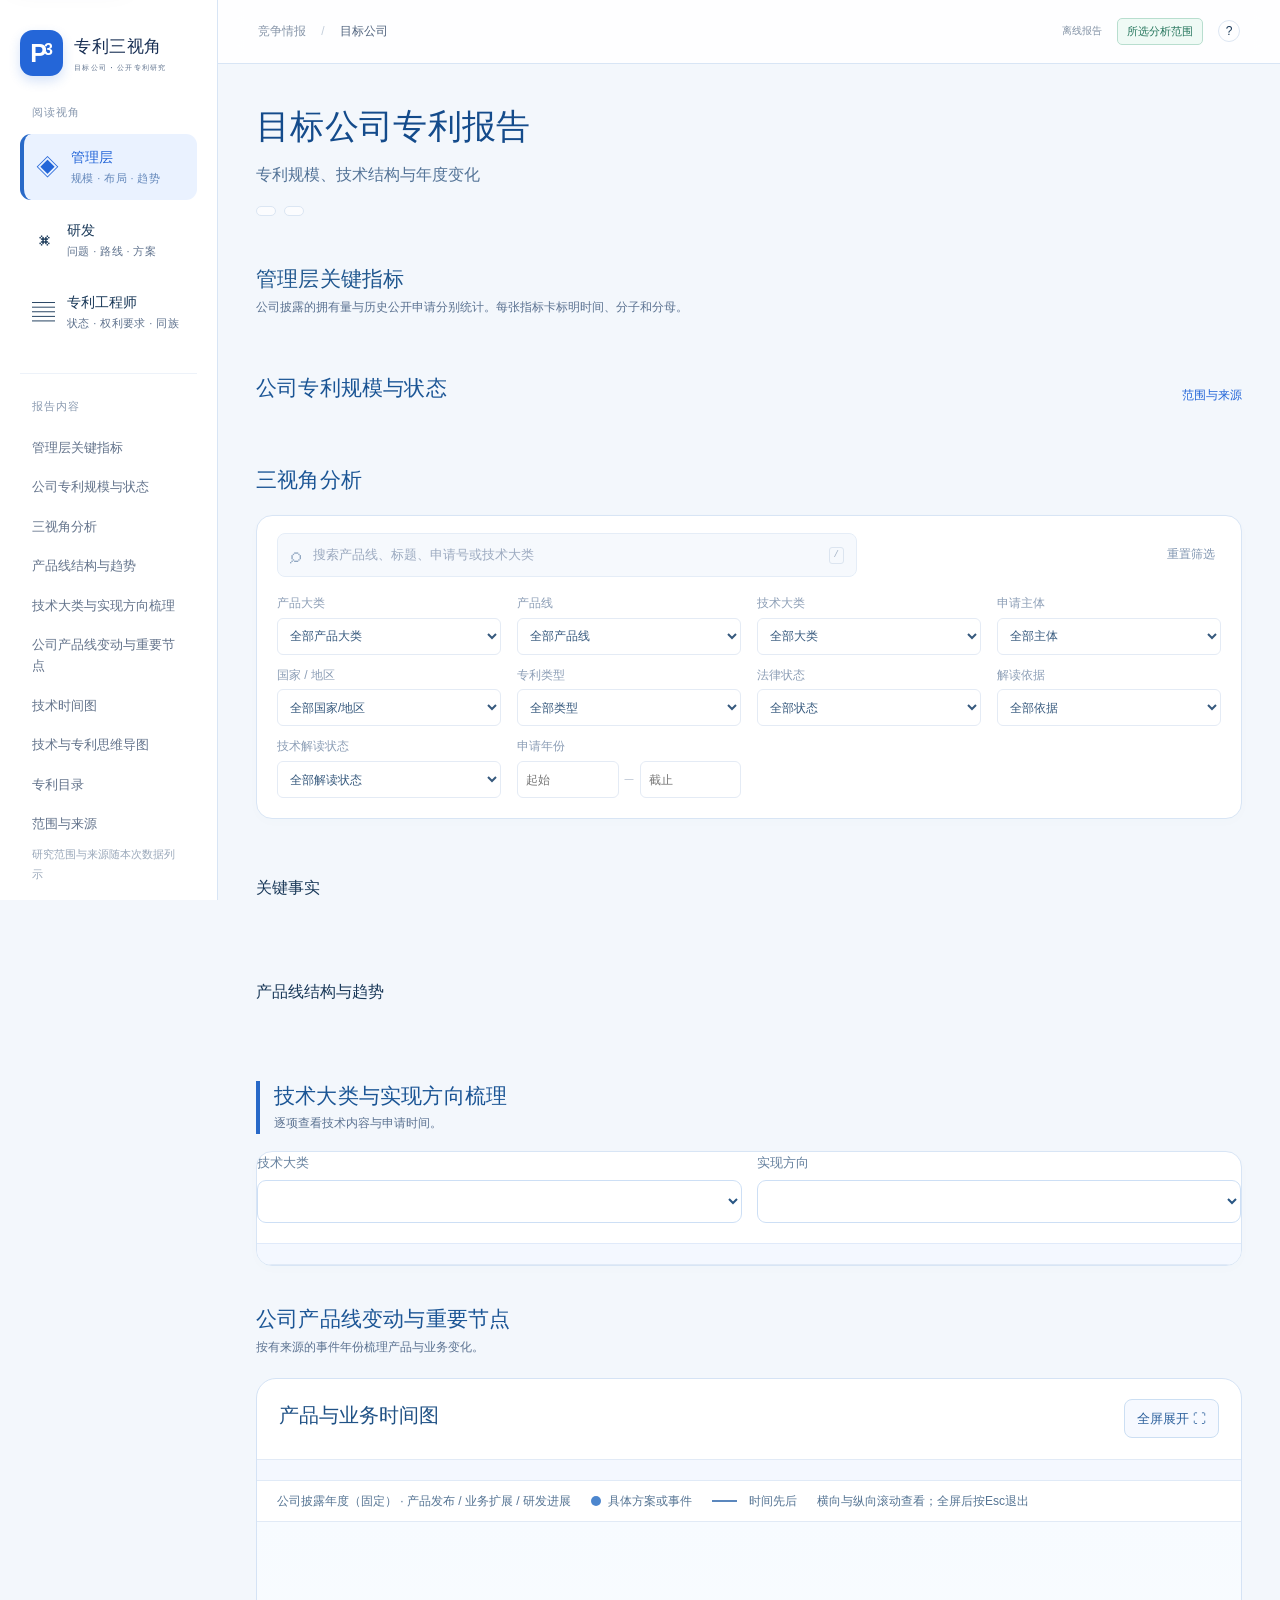
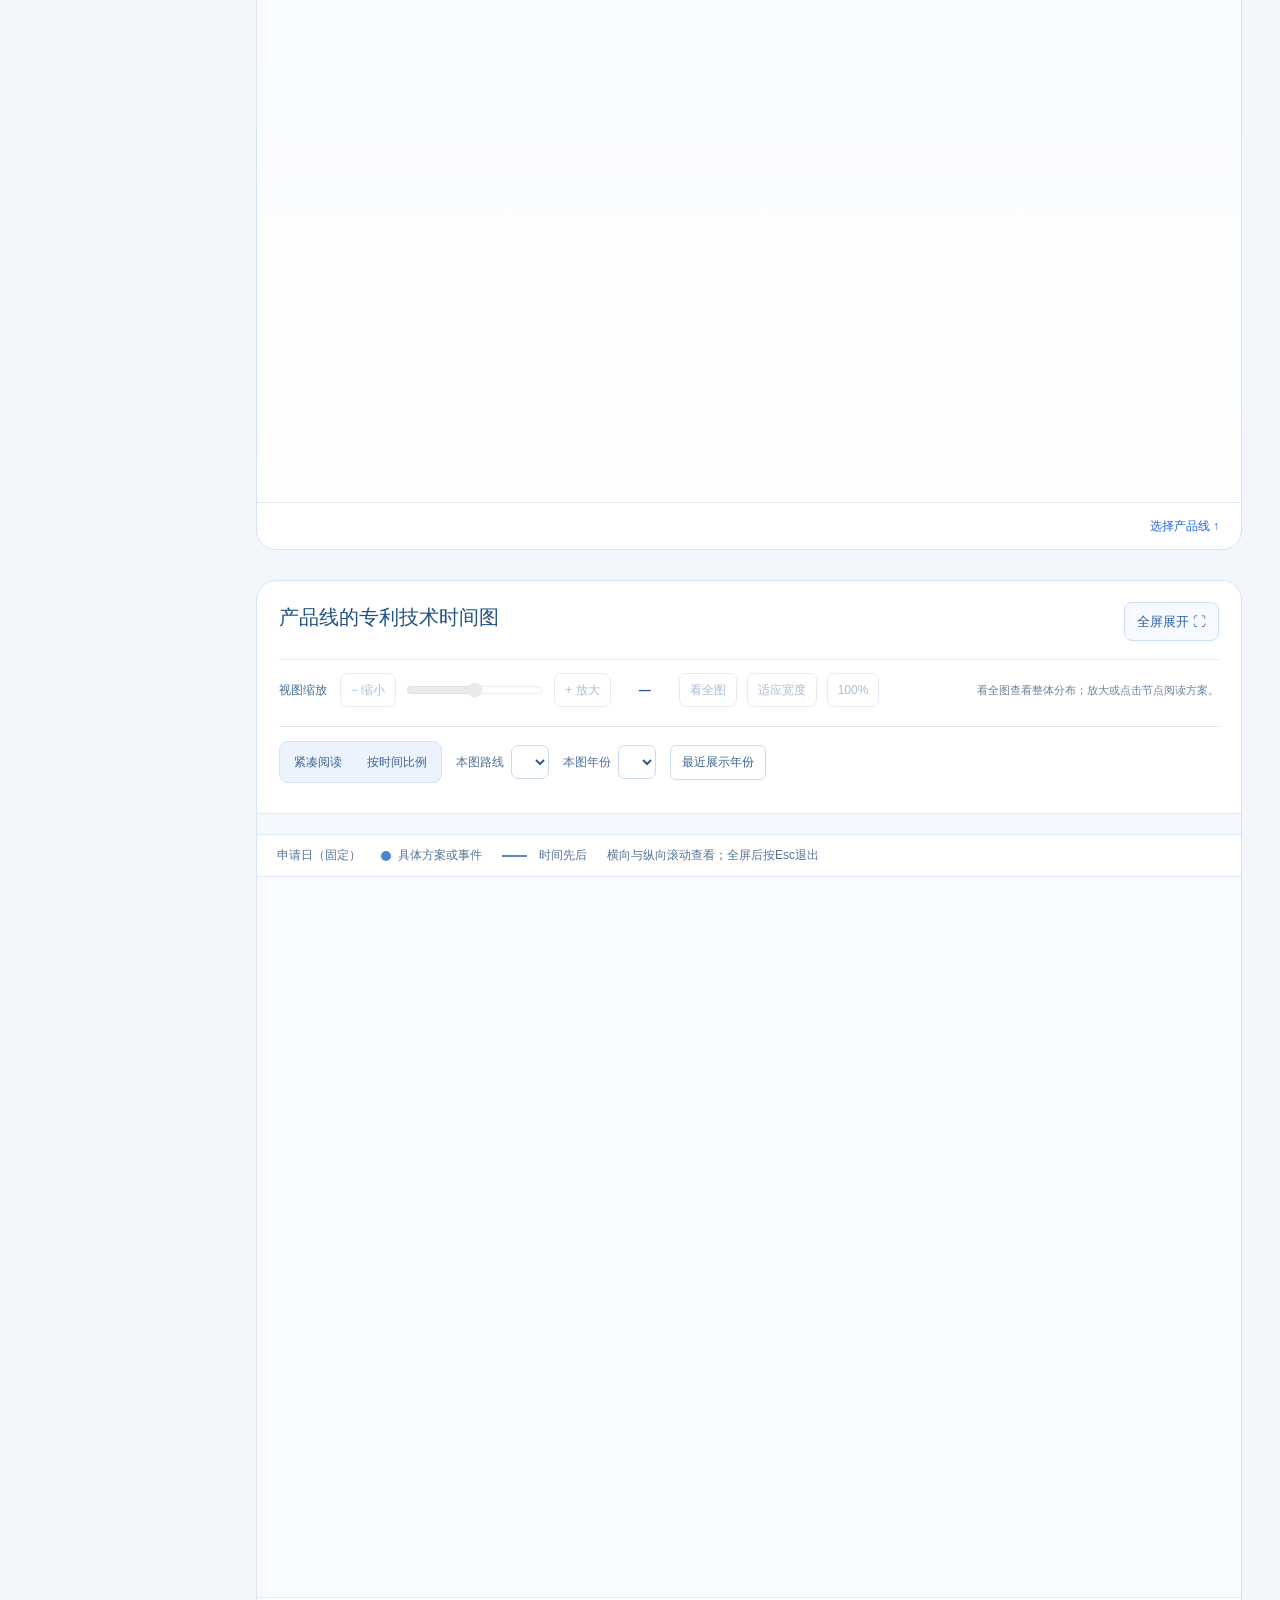
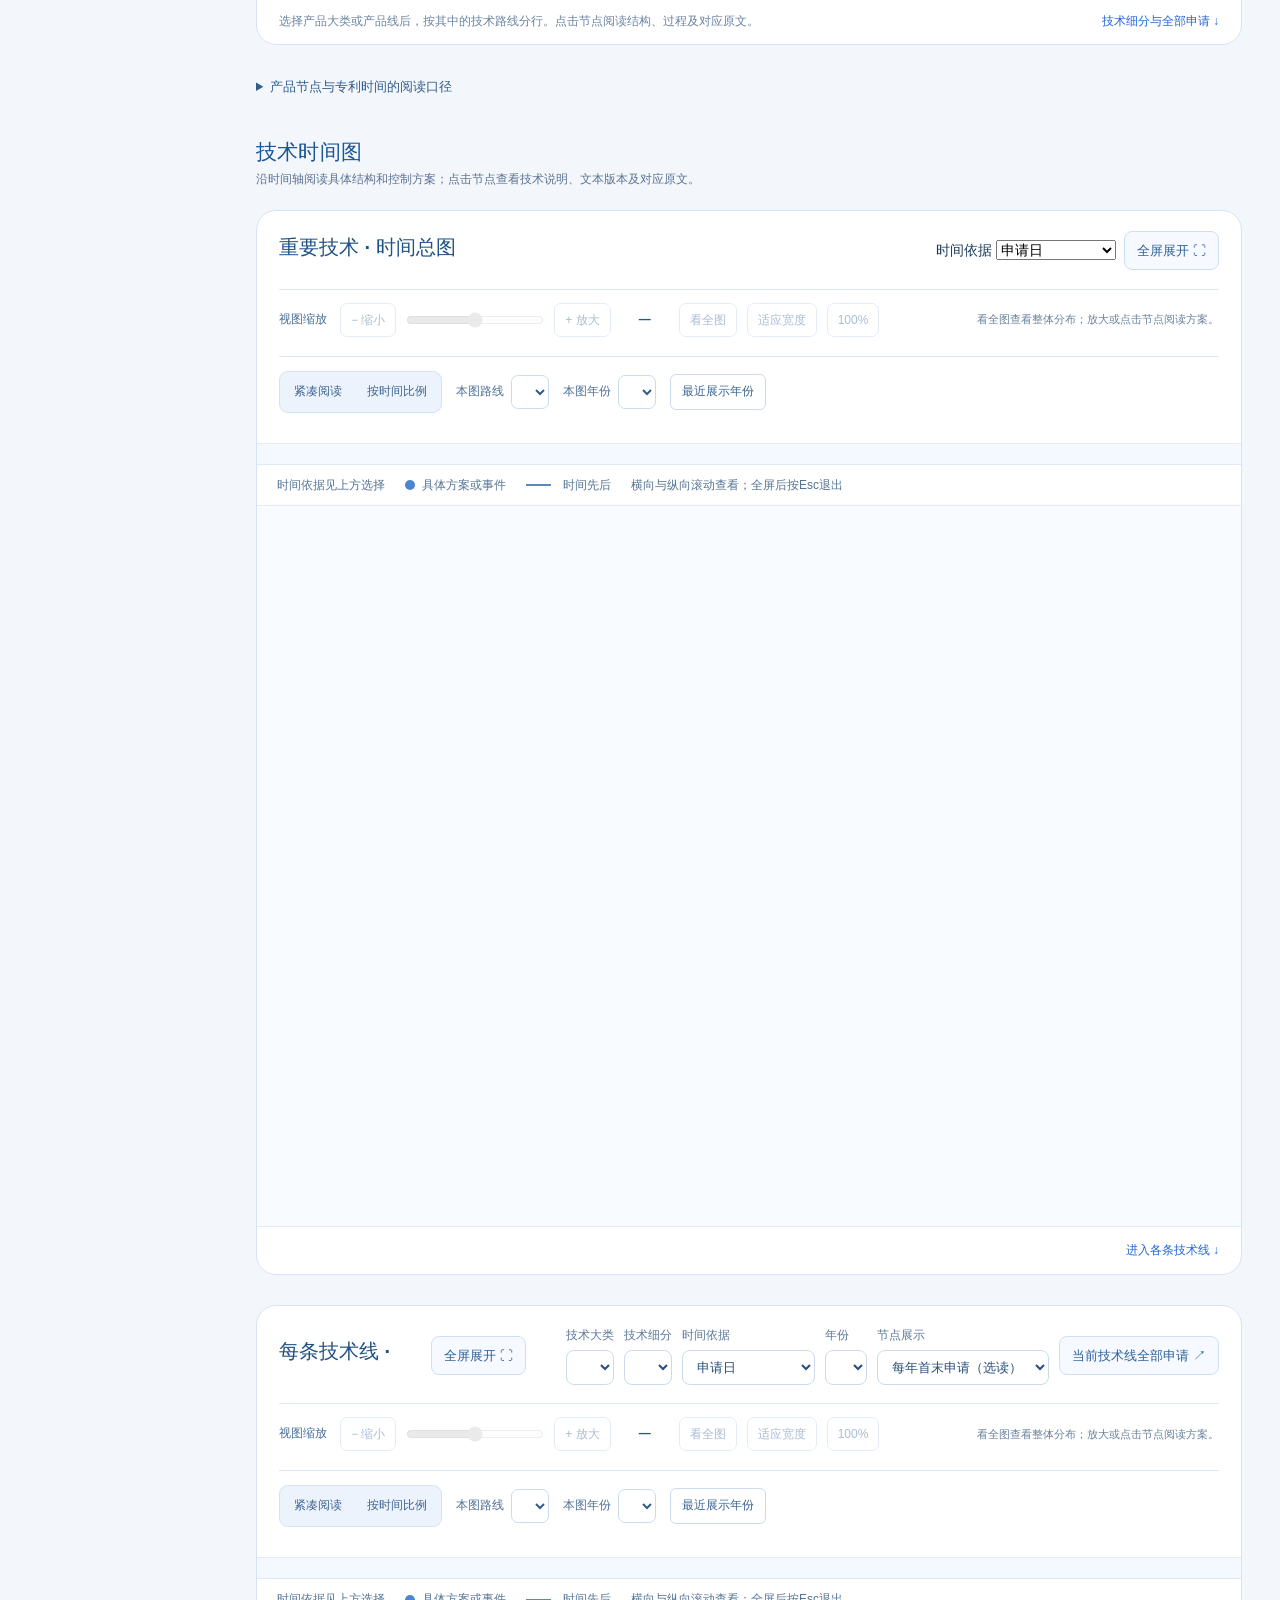
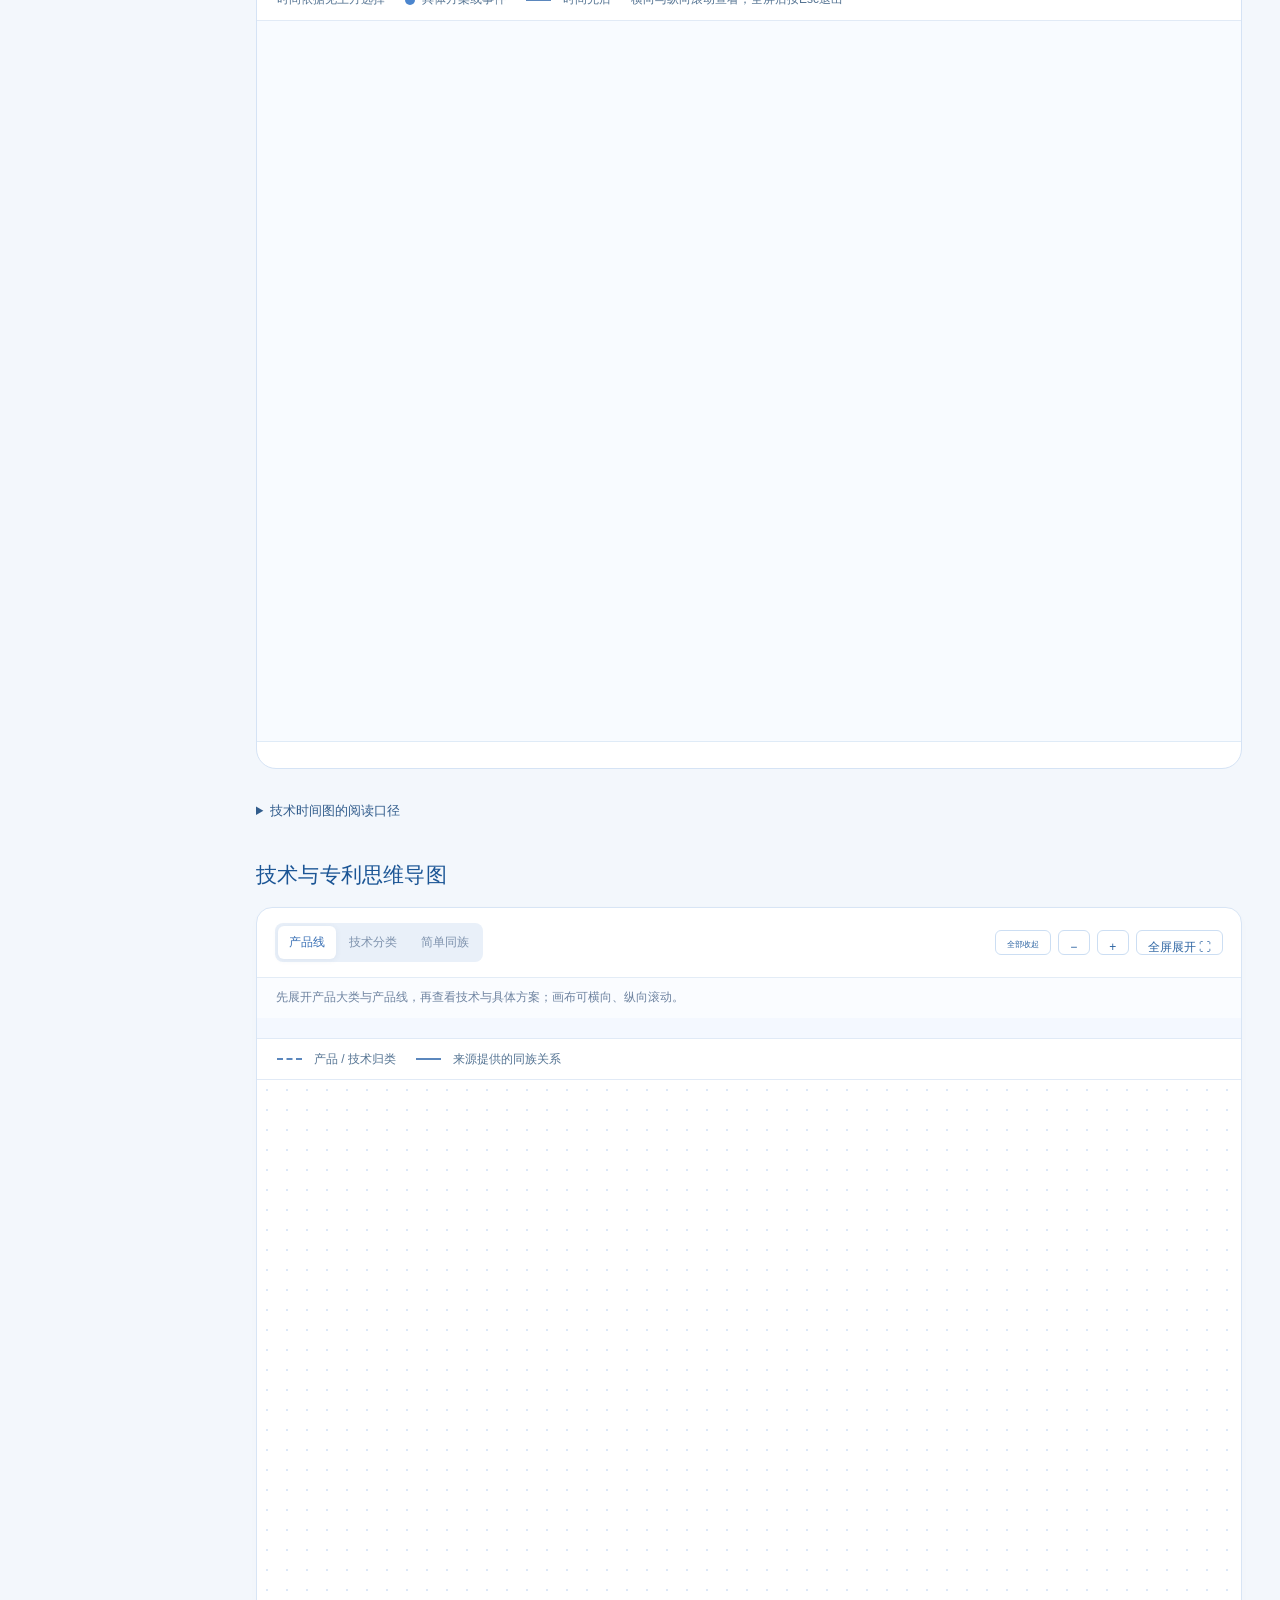
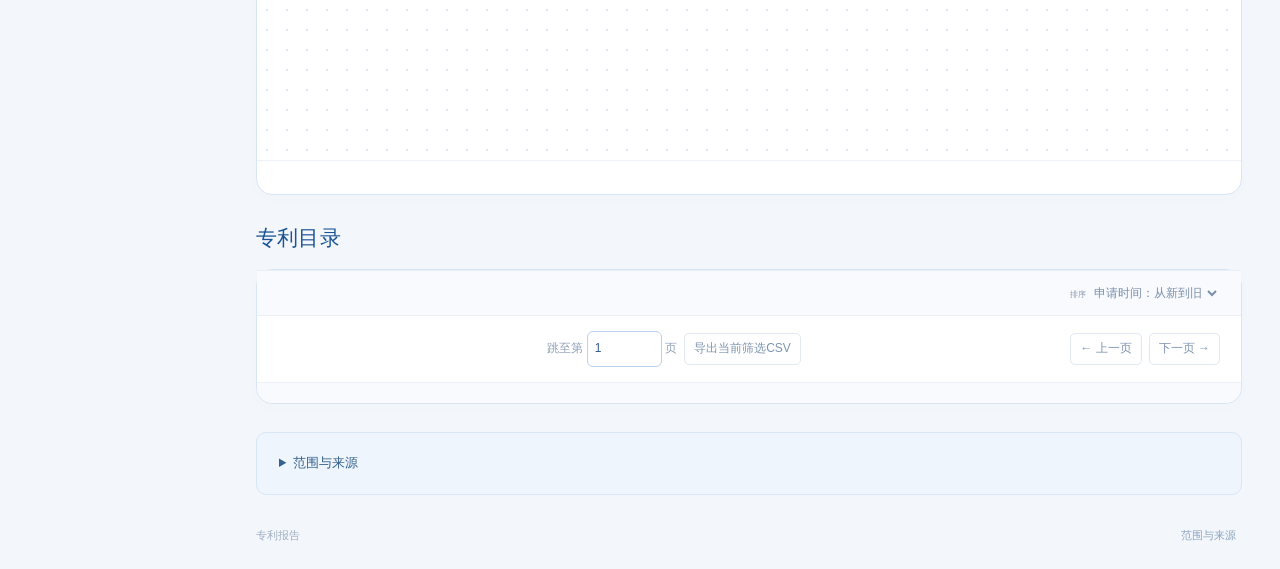
==== commit 102d9490: "Publish unified patent research skill with MIT license and reproducible demo" ====
--- a/patent-perspectives/assets/panorama/index.html
+++ b/patent-perspectives/assets/panorama/index.html
@@ -1,16 +1,18 @@
 <!doctype html>
-<html lang="zh-CN"><head><meta charset="utf-8"><meta name="viewport" content="width=device-width,initial-scale=1"><meta name="color-scheme" content="light"><title>目标公司专利报告</title><link rel="stylesheet" href="style.css"><link rel="stylesheet" href="timeline-zoom.css"><link rel="stylesheet" href="timeline-reading.css"><link rel="stylesheet" href="ip-comparison.css"></head><body>
+<html lang="zh-CN"><head><meta charset="utf-8"><meta name="viewport" content="width=device-width,initial-scale=1"><meta name="color-scheme" content="light"><title>目标公司专利报告</title><link rel="stylesheet" href="style.css"><link rel="stylesheet" href="timeline-zoom.css"><link rel="stylesheet" href="timeline-reading.css"><link rel="stylesheet" href="ip-comparison.css"><link rel="stylesheet" href="industry-research.css"><link rel="stylesheet" href="research.css"></head><body>
 <a class="skip-link" href="#main">跳到主要内容</a>
-<aside class="rail" aria-label="报告导航"><a class="brand" href="#main"><span class="brand-mark">P<span>3</span></span><span class="brand-name">专利棱镜<small>企业专利三视角分析</small></span></a>
+<aside class="rail" aria-label="报告导航"><a class="brand" href="#main"><span class="brand-mark">P<span>3</span></span><span class="brand-name">专利三视角<small>目标公司 · 公开专利研究</small></span></a>
 <div class="rail-caption">阅读视角</div><nav class="role-nav" aria-label="阅读视角"><button class="role-button active" data-role="management" aria-pressed="true"><span class="nav-symbol">◈</span><span>管理层<small>规模 · 布局 · 趋势</small></span></button><button class="role-button" data-role="rd" aria-pressed="false"><span class="nav-symbol">⌘</span><span>研发<small>问题 · 路线 · 方案</small></span></button><button class="role-button" data-role="ip" aria-pressed="false"><span class="nav-symbol">▤</span><span>专利工程师<small>状态 · 权利要求 · 同族</small></span></button></nav>
-<nav class="rail-section"><div class="rail-caption">报告内容</div><a href="#executive-overview">管理层关键指标</a><a href="#portfolio">公司专利规模与状态</a><a href="#selected-analysis">三视角分析</a><a href="#product-analysis">产品线结构与趋势</a><a href="#technical-review">技术大类与实现方向梳理</a><a href="#company-product-timeline">公司产品线变动与重要节点</a><a href="#technology-timelines">技术时间图</a><a href="#claim-element-comparison" data-ip-comparison-link hidden>权利要求要素对照</a><a href="#landscape">技术与专利思维导图</a><a href="#patent-library">专利目录</a><button id="scope-button">范围与来源</button></nav><div class="rail-footer">研究范围与来源随本次数据列示</div></aside>
+<nav class="rail-section"><div class="rail-caption">报告内容</div><a href="#executive-overview">管理层关键指标</a><a href="#portfolio">公司专利规模与状态</a><a href="#research-workbench" id="research-nav" hidden>重点问题与发现</a><a href="#selected-analysis">三视角分析</a><a href="#product-analysis">产品线结构与趋势</a><a href="#industry-research" data-industry-link hidden>公司研究与路线研判</a><a href="#technical-review">技术大类与实现方向梳理</a><a href="#company-product-timeline">公司产品线变动与重要节点</a><a href="#technology-timelines">技术时间图</a><a href="#claim-element-comparison" data-ip-comparison-link hidden>权利要求要素对照</a><a href="#landscape">技术与专利思维导图</a><a href="#patent-library">专利目录</a><button id="scope-button">范围与来源</button></nav><div class="rail-footer">研究范围与来源随本次数据列示</div></aside>
 <div class="workspace"><header class="topbar"><div class="breadcrumbs">竞争情报 <span>/</span> <strong id="breadcrumb-company">目标公司</strong></div><div class="topbar-meta"><span class="offline-tag">离线报告</span><span id="run-badge" class="run-badge">所选分析范围</span><button class="icon-button" id="help-button" aria-label="阅读说明">?</button></div></header>
 <main id="main"><noscript><p class="reader-noscript">本报告需要浏览器启用JavaScript。公开记录的截止日期与范围详见来源说明。可先阅读随包提供的总览图片与范围说明。</p></noscript><header class="report-title"><h1 id="page-title">目标公司专利报告</h1><p id="role-description">专利规模、技术结构与年度变化</p><div class="hero-chips"><span id="as-of"></span><span id="scope-chip"></span></div></header>
 <section id="executive-overview" class="executive-overview"><div class="section-heading"><div><h2>管理层关键指标</h2><p class="section-context">公司披露的拥有量与历史公开申请分别统计。每张指标卡标明时间、分子和分母。</p></div></div><div id="executive-metrics" class="metric-grid"></div><div id="executive-facts"></div><p id="reader-view-note" class="reader-note"></p></section>
 <section id="portfolio"><div class="section-heading"><div><h2>公司专利规模与状态</h2><p id="portfolio-scope" class="section-context"></p></div><button id="portfolio-source" class="text-button">范围与来源</button></div><div id="portfolio-metrics" class="metric-grid"></div><p id="portfolio-note" class="context-note"></p><div id="portfolio-charts" class="report-grid"></div></section>
+<section id="research-workbench" hidden aria-label="重点问题与发现"></section>
 <section id="selected-analysis"><div class="section-heading"><div><h2>三视角分析</h2><p id="selected-scope" class="section-context"></p></div></div><div id="status-notice" class="status-notice" hidden></div><div class="panel analysis-controls"><div class="filter-top"><label class="search-box"><span aria-hidden="true">⌕</span><input id="search" type="search" placeholder="搜索产品线、标题、申请号或技术大类" aria-label="搜索专利"><kbd aria-hidden="true">/</kbd></label><button id="clear-filters" class="subtle-button">重置筛选</button></div><div class="filter-grid"><label>产品大类<select id="filter-product-group"><option value="">全部产品大类</option></select></label><label>产品线<select id="filter-product-line"><option value="">全部产品线</option></select></label><label>技术大类<select id="filter-module"><option value="">全部大类</option></select></label><label>申请主体<select id="filter-entity"><option value="">全部主体</option></select></label><label>国家 / 地区<select id="filter-authority"><option value="">全部国家/地区</option></select></label><label>专利类型<select id="filter-type"><option value="">全部类型</option></select></label><label>法律状态<select id="filter-status"><option value="">全部状态</option></select></label><label>解读依据<select id="filter-basis"><option value="">全部依据</option></select></label><label>技术解读状态<select id="filter-quality"><option value="">全部解读状态</option><option value="complete">已有完整技术解读</option><option value="pending">技术解读待补齐</option></select></label><label class="year-filter">申请年份<div><input type="number" id="year-from" placeholder="起始" aria-label="起始申请年份" min="1800" max="2200"><span>—</span><input type="number" id="year-to" placeholder="截止" aria-label="截止申请年份" min="1800" max="2200"></div></label></div><div id="active-filters" class="active-filters" hidden></div></div><div id="metrics" class="metric-grid selection-metrics" aria-label="技术分析范围的结构"></div>
 <p id="selected-state-note" class="context-note"></p><section id="insights"><div class="section-heading"><h3 id="insights-title">关键事实</h3></div><div id="insight-scope" class="scope-notice" hidden></div><div id="role-focus" hidden></div><div id="insight-grid" class="insight-grid"></div></section><section id="product-analysis"><div class="section-heading"><h3>产品线结构与趋势</h3></div><div id="product-analysis-content"></div></section><div id="role-analysis" class="role-analysis"></div></section>
 
+<section id="industry-research" hidden aria-label="目标公司研究与技术路线研判"></section>
 <section id="technical-review" class="technical-review"><div class="section-heading"><div><h2>技术大类与实现方向梳理</h2><p id="route-intro" class="section-context">逐项查看技术内容与申请时间。</p></div></div><div class="panel"><div class="route-toolbar"><label>技术大类<select id="route-module"></select></label><label>实现方向<select id="route-direction"></select></label></div><div id="route-filter-scope" class="panel-filter-scope"></div><div id="route-content" class="route-content"></div></div></section>
 <section id="company-product-timeline" class="tl-section">
  <div class="section-heading"><div><h2>公司产品线变动与重要节点</h2><p class="section-context">按有来源的事件年份梳理产品与业务变化。</p></div></div>
@@ -49,4 +51,4 @@
 <details class="method-note"><summary>范围与来源</summary><p>企业披露拥有量、检索记录和技术分析各自保留统计边界、来源及日期。</p><button id="coverage-button" class="text-button">查看范围与来源</button></details>
 <footer class="page-footer"><span>专利报告</span><p id="footer-run"></p><button id="footer-source">范围与来源</button></footer></main></div>
 <dialog id="detail-dialog" class="detail-dialog"><div class="dialog-top"><span id="dialog-eyebrow" class="eyebrow">专利原文与依据</span><button id="dialog-close" class="close-button" aria-label="关闭详情">×</button></div><div id="dialog-body" class="dialog-body"></div></dialog><div id="toast" class="toast" role="status" hidden></div>
-<script src="data/bootstrap.js"></script><script src="data/report.js"></script><script src="data/timelines.js"></script><script src="data/products.js"></script><script src="data/product-events.js"></script><script src="data/routes.js"></script><script src="data/official-metrics.js"></script><script src="data/claim-comparisons.js"></script><script src="app.js"></script><script src="timeline-zoom.js"></script><script src="timeline-reading.js"></script><script src="ip-comparison.js"></script></body></html>+<script src="data/bootstrap.js"></script><script src="data/report.js"></script><script src="data/timelines.js"></script><script src="data/products.js"></script><script src="data/product-events.js"></script><script src="data/routes.js"></script><script src="data/official-metrics.js"></script><script src="data/claim-comparisons.js"></script><script src="data/industry-research.js"></script><script src="data/research.js"></script><script src="app.js"></script><script src="timeline-zoom.js"></script><script src="timeline-reading.js"></script><script src="ip-comparison.js"></script><script src="industry-research.js"></script><script src="research.js"></script></body></html>
--- a/patent-perspectives/assets/panorama/style.css
+++ b/patent-perspectives/assets/panorama/style.css
@@ -37,8 +37,6 @@
 .product-analysis .table-wrap{overflow:auto}.product-analysis table{min-width:760px}.product-analysis .fact-text{line-height:1.9;color:#345d89}.business-canvas:focus-visible{outline:2px solid #3d7bdd;outline-offset:-3px}
 @media(max-width:1000px){.product-cards{grid-template-columns:repeat(2,minmax(0,1fr))}}@media(max-width:600px){.product-cards{grid-template-columns:1fr}.business-event{width:270px;flex-basis:270px}.business-canvas{padding:16px;height:620px}}
 @media print{.business-canvas{height:auto!important;overflow:visible}.business-history{width:auto;flex-wrap:wrap}.business-history:before,.business-event:before{display:none}.business-event{break-inside:avoid}}
-/* Research scope labels can be long; keep them readable on narrow screens. */
-@media(max-width:760px){.topbar{height:auto;min-height:49px;gap:10px;padding-top:10px;padding-bottom:10px;align-items:flex-start}.breadcrumbs{flex:0 1 auto;min-width:0}.topbar-meta{flex:0 1 66%;min-width:0;align-items:flex-start}.run-badge{white-space:normal;overflow-wrap:anywhere;min-width:0;line-height:1.6}.topbar-meta .icon-button{flex-shrink:0}}
 
 .executive-overview{margin:24px 0 38px}.executive-overview h2{color:#20578f}.executive-facts{border-left:4px solid #3476c6;background:#edf5ff;padding:14px 22px;color:#345b83;line-height:1.9;border-radius:10px;margin-top:18px}.headline-card .metric-number{font-size:34px;color:#195591}.metric-basis{font-size:11px;color:#68809c;letter-spacing:.3px;margin-bottom:8px;display:block}.headline-card .metric-note{line-height:1.7}.headline-card{border-top:3px solid #79a5dc}.reader-note{font-size:14px;color:#54779b;line-height:1.7}
 .heat-legend{display:flex;align-items:center;gap:8px;flex-wrap:wrap;margin:14px 0;font-size:12px;color:#5b7390}.heat-mode{border:1px solid #bdd3ee;padding:6px 10px;border-radius:6px;color:#24578f;background:white}.heat-mode[aria-pressed=true]{background:#e0edfe;border-color:#72a2dc}.heat-swatch{display:inline-block;min-width:25px;text-align:center;padding:4px 7px;border-radius:3px;color:#234d82}.heat-swatch.light{background:#edf3fc}.heat-swatch.mid{background:#b7ceee;min-height:22px}.heat-swatch.dark{background:#87abe0}.data-heat{min-height:36px;width:100%;color:#103e77!important;font-weight:550}.data-heat:focus-visible{outline:2px solid #1e5fae;outline-offset:2px}.heat-table-block .report-table th{white-space:nowrap}
@@ -46,3 +44,6 @@
 .panel-filter-scope{display:flex;gap:12px;align-items:center;flex-wrap:wrap;padding:10px 20px;border-bottom:1px solid #e0eaf7;background:#f4f8ff;font-size:12px;color:#527394}.panel-filter-scope strong{color:#2e66a2;flex-shrink:0}.visual-legend{display:flex;gap:20px;flex-wrap:wrap;padding:10px 20px;font-size:12px;line-height:1.7;color:#557493;background:#fff;border-bottom:1px solid #e1eaf6}.visual-legend span{display:inline-flex;align-items:center;gap:7px}.legend-dot{display:inline-block;width:10px;height:10px;border-radius:50%;background:#4c86ce}.legend-line{display:inline-block;width:25px;border-top:2px solid #5b87bd}.legend-line.dashed{border-top-style:dashed}.event-kind[data-kind="研发进展披露"]{background:#f4edff;color:#7855aa}.event-kind[data-kind="业务范围扩展"]{background:#e6f4f2;color:#258078}.event-kind[data-kind="品类扩展阶段"]{background:#fff2dd;color:#926a2e}
 .directory-tools{display:flex;align-items:center;gap:12px;flex-wrap:wrap}.directory-tools input{width:75px;border:1px solid #bcd2ec;border-radius:6px;padding:7px;color:#345d88}.tl-explanation ul,.method-note ul{padding-left:23px}.tl-explanation li,.method-note li{margin:7px 0;line-height:1.8}.scope-note-inline{font-size:12px;color:#67809c;line-height:1.75}.reader-noscript{padding:22px;background:#fff6e7;border:1px solid #eacb94;color:#75542c}.role-nav .role-button.active{border-left:4px solid var(--role-accent,#2869c8)}body[data-reader-role=rd]{--role-accent:#17969e}body[data-reader-role=ip]{--role-accent:#8463b8}.technical-review .section-heading{border-left:4px solid var(--role-accent,#2869c8);padding-left:14px}body[data-reader-role=rd] .executive-facts,body[data-reader-role=ip] .executive-facts{display:none}
 @media(max-width:850px){.route-cases{grid-template-columns:1fr}.route-toolbar label{min-width:180px}.headline-card .metric-number{font-size:30px}}@media(max-width:600px){kbd{display:none}.visual-legend{gap:10px}.route-content h3{font-size:21px}.route-case{padding:16px}}@media print{.directory-tools,.route-actions,.route-toolbar{display:none}.route-index-table,.route-table{max-height:none;overflow:visible}.route-case{break-inside:avoid}.panel-filter-scope{display:block}}
+
+/* Long company and scope labels remain readable within the narrow top bar. */
+@media(max-width:800px){.topbar{height:auto;min-height:49px;align-items:flex-start;padding:10px 16px}.breadcrumbs{flex:1 1 40%;min-width:0;overflow-wrap:anywhere}.topbar-meta{flex:1 1 60%;min-width:0;align-items:flex-start;justify-content:flex-end}.run-badge{min-width:0;max-width:100%;white-space:normal;overflow-wrap:anywhere}.topbar-meta .icon-button{flex-shrink:0}}
--- a/patent-perspectives/assets/panorama/industry-research.css
+++ b/patent-perspectives/assets/panorama/industry-research.css
@@ -0,0 +1,42 @@
+#industry-research{--ir-blue:#205b94;--ir-line:#dce8f3;--ir-muted:#5d7081;min-width:0;scroll-margin-top:24px}
+#industry-research[hidden],[data-industry-link][hidden]{display:none!important}
+#industry-research h2,#industry-research h3{color:var(--ir-blue)}
+.ir-scope{padding:14px 18px;border-left:3px solid #4e89bc;background:#f2f7fc;line-height:1.8;color:#354f65;margin:0 0 12px}
+.ir-role-note{color:#4f6476;font-size:14px;line-height:1.7;margin:0 0 18px}
+.ir-task-grid{display:grid;grid-template-columns:repeat(auto-fit,minmax(min(100%,280px),1fr));gap:14px;margin-bottom:28px}
+.ir-task{padding:20px;background:#fff;border:1px solid var(--ir-line);border-radius:8px;min-width:0}
+.ir-task-kind{font-size:12px;font-weight:700;color:#2c689b;letter-spacing:.04em}
+.ir-task h3{font-size:17px;line-height:1.65;margin:8px 0 12px}.ir-task-answer{line-height:1.8;color:#29485e;margin:0 0 12px}
+.ir-subheading{margin:24px 0 16px}.ir-subheading h3,.ir-block-title{font-size:21px;margin:0 0 10px}.ir-block-title{margin-top:30px!important}
+.ir-note,.ir-filter-note{color:#526a7d;font-size:13px;line-height:1.8;margin:8px 0;overflow-wrap:anywhere}.ir-filter-note{background:#f7fafd;padding:10px 14px;border-radius:5px}
+.ir-controls{display:flex;align-items:flex-end;gap:12px;flex-wrap:wrap;margin-bottom:10px}.ir-controls label{display:grid;gap:6px;color:#3f5d74;font-size:13px;font-weight:600;min-width:150px;flex:1}
+.ir-controls select{width:100%;min-width:0;min-height:44px;padding:8px 32px 8px 12px;background:#fff;border:1px solid #c8dbea;border-radius:5px;font:inherit;color:#284b68}
+.ir-button{display:inline-flex;justify-content:center;align-items:center;min-height:44px;padding:8px 14px;background:#f3f8fc;border:1px solid #c8dbea;border-radius:5px;font:inherit;font-size:13px;color:#205b94;cursor:pointer;text-decoration:none;white-space:nowrap}
+.ir-button:hover{background:#e4f0fb}.ir-button:focus-visible,.ir-ref:focus-visible,.ir-controls select:focus-visible,.ir-scroll:focus-visible,.ir-route summary:focus-visible{outline:3px solid #2b7fbd;outline-offset:3px}
+.ir-count{font-size:13px;color:#536e82;margin:10px 0}
+.ir-scroll{overflow:auto;max-width:100%;max-height:720px;border:1px solid var(--ir-line);border-radius:6px;background:#fff;overscroll-behavior-x:contain;scroll-padding:72px 20px 20px 212px}
+.ir-matrix,.ir-jurisdictions{border-collapse:separate;border-spacing:0;width:100%;table-layout:auto;color:#29485e}
+.ir-matrix th,.ir-matrix td,.ir-jurisdictions th,.ir-jurisdictions td{border-right:1px solid var(--ir-line);border-bottom:1px solid var(--ir-line);padding:16px;text-align:left;vertical-align:top;line-height:1.7;white-space:normal}
+.ir-matrix tr:last-child>*,.ir-jurisdictions tr:last-child>*{border-bottom:0}.ir-matrix tr>:last-child,.ir-jurisdictions tr>:last-child{border-right:0}
+.ir-matrix thead th,.ir-jurisdictions thead th{position:sticky;top:0;z-index:3;background:#eaf3fc;color:#205b94;font-size:14px;font-weight:700;min-width:218px}
+.ir-matrix thead th:first-child,.ir-jurisdictions thead th:first-child{left:0;z-index:5;min-width:188px}
+.ir-company{position:sticky;left:0;z-index:2;min-width:188px;max-width:230px;background:#f2f7fd;color:#244c6d;box-shadow:3px 0 5px -5px #426c8f}
+.ir-company strong{display:block;font-size:15px}.ir-company small{display:block;color:#657d90;font-weight:400;font-size:12px;margin-top:3px}.ir-target{display:inline-block;color:#1d6398;font-size:11px;border:1px solid #bfdaef;padding:1px 7px;margin-top:7px;border-radius:20px;font-weight:500}
+.ir-claim+.ir-claim{margin-top:14px;padding-top:12px;border-top:1px dashed #c6d8e5}.ir-claim-text{font-size:14px;line-height:1.8;margin:6px 0 1px;min-width:190px;max-width:340px;overflow-wrap:anywhere}
+.ir-tag{display:inline-block;font-size:11px;font-weight:600;line-height:1.8;padding:2px 7px;border:1px solid #d3e2ec;border-radius:4px;color:#385a72;white-space:normal}
+.ir-kind-F{background:#e3f1fd}.ir-kind-P{background:#edf7f1}.ir-kind-R{background:#f0edfa}.ir-kind-O{background:#f3f1fb}.ir-kind-L{background:#fff}.ir-kind-U{background:#f3f5f7;color:#617486}.ir-filtered{background:#fafcfe;color:#657789}
+.ir-refs{display:inline-flex;flex-wrap:wrap;gap:4px;vertical-align:baseline}.ir-ref{display:inline-flex;min-height:30px;align-items:center;padding:3px 4px;font:inherit;font-size:12px;color:#1663ac;border:0;background:transparent;text-align:left;cursor:pointer;border-radius:3px;overflow-wrap:anywhere}.ir-ref:hover{background:#dcecf9;text-decoration:underline}
+.ir-legend{display:flex;flex-wrap:wrap;gap:8px;margin:14px 0 8px}
+.ir-route-list{display:grid;gap:12px}.ir-route{border:1px solid var(--ir-line);border-radius:7px;background:#fff;min-width:0}
+.ir-route summary{cursor:pointer;display:flex;align-items:center;gap:14px;padding:17px 19px;list-style:none;min-height:64px;color:#245779}.ir-route summary::-webkit-details-marker{display:none}.ir-route summary strong{flex:1;font-size:16px;line-height:1.6}.ir-route-number{font-size:13px;color:#6489a4}.ir-expand{font-size:12px;color:#5a7890}.ir-route[open] .ir-expand{font-size:0}.ir-route[open] .ir-expand::after{content:'收起研究';font-size:12px}
+.ir-route-content{border-top:1px solid var(--ir-line);padding:20px}.ir-field{font-size:14px;line-height:1.85;color:#35556c;margin:7px 0;overflow-wrap:anywhere}.ir-field strong{font-weight:600;color:#244a68}
+.ir-module-grid{display:grid;grid-template-columns:repeat(2,minmax(0,1fr));gap:16px;margin-top:20px}.ir-module{border-top:3px solid #8ab8db;padding:16px;background:#f7fafd;border-radius:3px;min-width:0}.ir-module h4{font-size:16px;color:#255f90;margin:0 0 12px}.ir-module-summary{font-size:14px;line-height:1.85;color:#35556c;margin:0 0 7px}
+.ir-item{padding-top:10px;border-top:1px solid #dce7f0;margin-top:14px}.ir-item h5{font-size:14px;color:#255f90;margin:0 0 7px}.ir-unknown{display:inline-block;font-size:12px;color:#637485;background:#eaf0f5;border-radius:3px;padding:4px 7px;margin-top:5px}
+.ir-jurisdictions td{min-width:135px}.ir-jurisdictions thead th{min-width:135px}.ir-geo-symbol{display:block;color:#23577d;font-size:19px;text-align:center}.ir-geo-label{display:block;font-size:11px;color:#5a7387;text-align:center}.ir-jurisdictions .ir-note{font-size:11px}
+.ir-dialog{color:#29485e;width:min(760px,calc(100vw - 28px));max-height:85vh;padding:0;border:1px solid #c8dbea;border-radius:9px;box-shadow:0 20px 70px #1c456440;overflow:auto}.ir-dialog::backdrop{background:#17334d66}.ir-dialog-top{display:flex;justify-content:space-between;align-items:center;gap:14px;position:sticky;top:0;background:#edf5fc;padding:14px 20px;border-bottom:1px solid #d7e5f0;z-index:1}.ir-dialog-top strong{font-size:15px}.ir-dialog-body{padding:22px}.ir-dialog-body h2{color:#205b94;font-size:22px;line-height:1.6;margin:0 0 16px;overflow-wrap:anywhere}.ir-dialog-body .ir-note{font-size:14px;line-height:1.9}.ir-source-actions{display:flex;gap:10px;flex-wrap:wrap;margin-top:20px}.ir-sr{position:absolute;width:1px;height:1px;overflow:hidden;clip-path:inset(50%)}
+@media(max-width:680px){.ir-controls{gap:10px}.ir-controls label{min-width:calc(50% - 10px)}.ir-controls label:first-child{min-width:100%}.ir-task-grid{grid-template-columns:1fr}.ir-module-grid{grid-template-columns:1fr}.ir-route-content{padding:15px}.ir-route summary{padding:14px;gap:9px}.ir-matrix thead th:first-child,.ir-company,.ir-jurisdictions thead th:first-child{min-width:128px;max-width:150px}.ir-company strong{font-size:13px}.ir-matrix th,.ir-matrix td,.ir-jurisdictions th,.ir-jurisdictions td{padding:12px}.ir-matrix thead th{min-width:210px}.ir-scroll{max-height:590px;scroll-padding-left:155px}.ir-ref{min-height:36px}.ir-subheading h3,.ir-block-title{font-size:19px}.ir-dialog-body{padding:18px}.ir-task h3{font-size:17px}}
+@media print{.ir-scroll{max-height:none;overflow:visible}.ir-controls,.ir-expand{display:none}.ir-route-content{display:block}.ir-matrix{font-size:10px}.ir-company{position:static}}
+
+.ir-quote{margin:12px 0;padding:12px 16px;background:#eef6fd;border-left:3px solid #87b4d4;line-height:1.85;white-space:pre-wrap;overflow-wrap:anywhere}
+
+.ir-kind-D{background:#e8f5f8}.ir-temporal{padding:10px 12px;background:#fff5df;color:#79551f;border-left:3px solid #d5a348;line-height:1.8}.ir-member-numbers{font-size:12px;overflow-wrap:anywhere;color:#325b7a;margin:7px 0}
--- a/patent-perspectives/assets/panorama/research.css
+++ b/patent-perspectives/assets/panorama/research.css
@@ -0,0 +1,3 @@
+#research-workbench{margin-block:24px 40px;scroll-margin-top:30px}#research-workbench h3{color:#173e70;margin:22px 0 12px}#research-workbench h4{font-size:19px;color:#17457e;margin:0 0 12px}#research-workbench h5{font-size:16px;margin:0 0 12px}.research-card{background:white;border:1px solid #d9e7f7;border-radius:14px;padding:22px;margin:14px 0;overflow-wrap:anywhere}.research-lead{font-size:17px;line-height:1.8}.research-scope,.research-limit{color:#526780;line-height:1.8}.research-limit{border-left:3px solid #b1c7df;padding-left:12px}.research-control{display:flex;align-items:center;gap:12px;flex-wrap:wrap}.research-control select{max-width:100%;padding:10px;border:1px solid #aec7e6;border-radius:8px;background:white}.research-grid{display:grid;grid-template-columns:repeat(3,minmax(0,1fr));gap:18px}.research-unit{background:#f4f8fd;border-radius:10px;padding:18px;min-width:0}.research-unit p{line-height:1.85}.research-evidence{display:flex;gap:8px;flex-wrap:wrap;margin:12px 0}.research-proof{background:white;border:1px solid #a9c5e8;border-radius:7px;color:#1e5799;padding:8px;text-align:left;cursor:pointer;max-width:100%;overflow-wrap:anywhere}.research-link{display:inline-block;margin:6px 12px 6px 0;color:#1d60a7}.research-dialog{width:min(980px,94vw);max-height:90vh;border:1px solid #aac5e5;border-radius:16px;padding:24px;overflow:auto}.research-original{white-space:pre-wrap;word-break:break-word;line-height:1.9;font:16px/1.9 sans-serif}.research-original mark{background:#ffedb0}.research-dialog::backdrop{background:#20324b99}#research-workbench [id]{scroll-margin-top:24px}@media(max-width:1100px){.research-grid{grid-template-columns:1fr}}@media(max-width:600px){.research-card{padding:15px}.research-dialog{padding:15px}.research-control select{width:100%}}
+
+#research-workbench button:focus-visible,#research-workbench a:focus-visible,#research-workbench select:focus-visible,.research-dialog button:focus-visible,.research-dialog a:focus-visible{outline:3px solid #276cba;outline-offset:3px}.research-proof,.research-dialog button{min-height:44px}.research-dialog{box-sizing:border-box}.research-original{overflow-wrap:anywhere}.research-dialog button{border:1px solid #a9c5e8;border-radius:7px;color:#1e5799;background:#fff;padding:8px 14px;cursor:pointer}.research-dialog a{display:inline-flex;align-items:center;min-height:44px}
